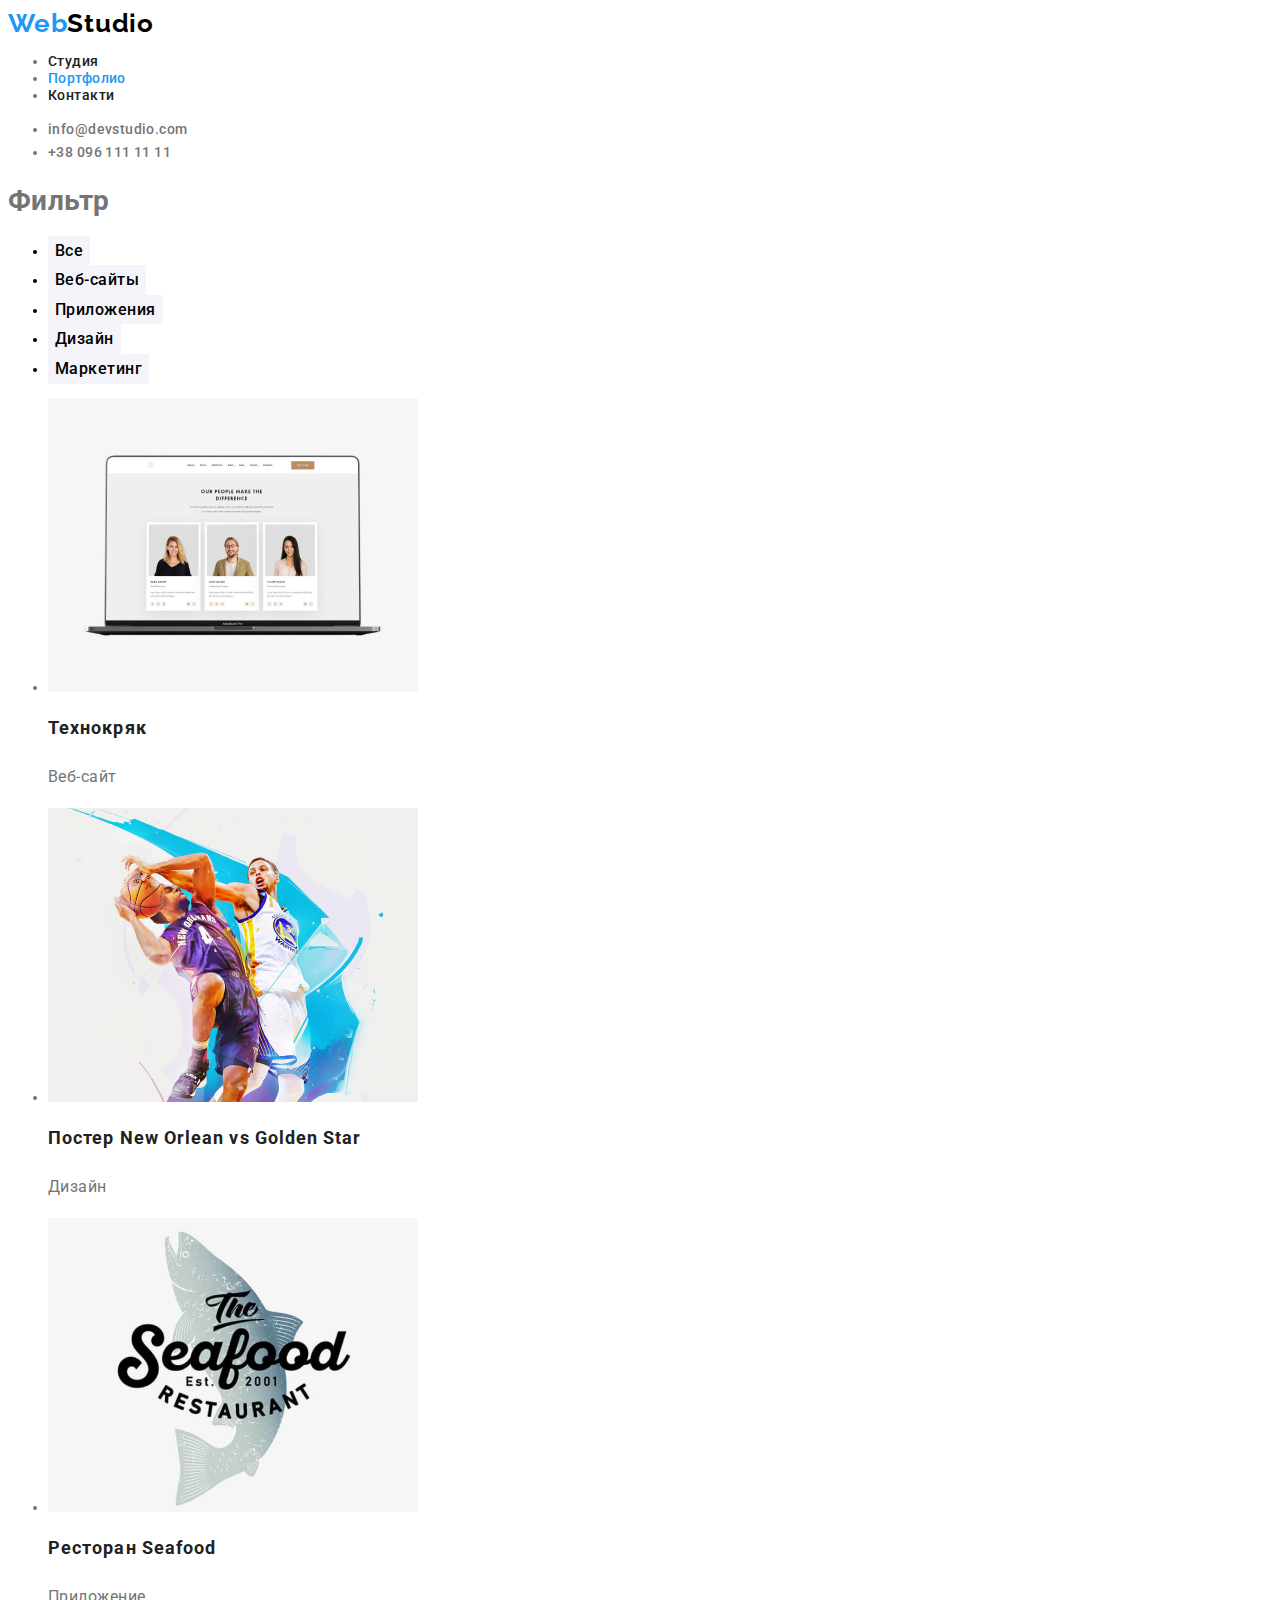
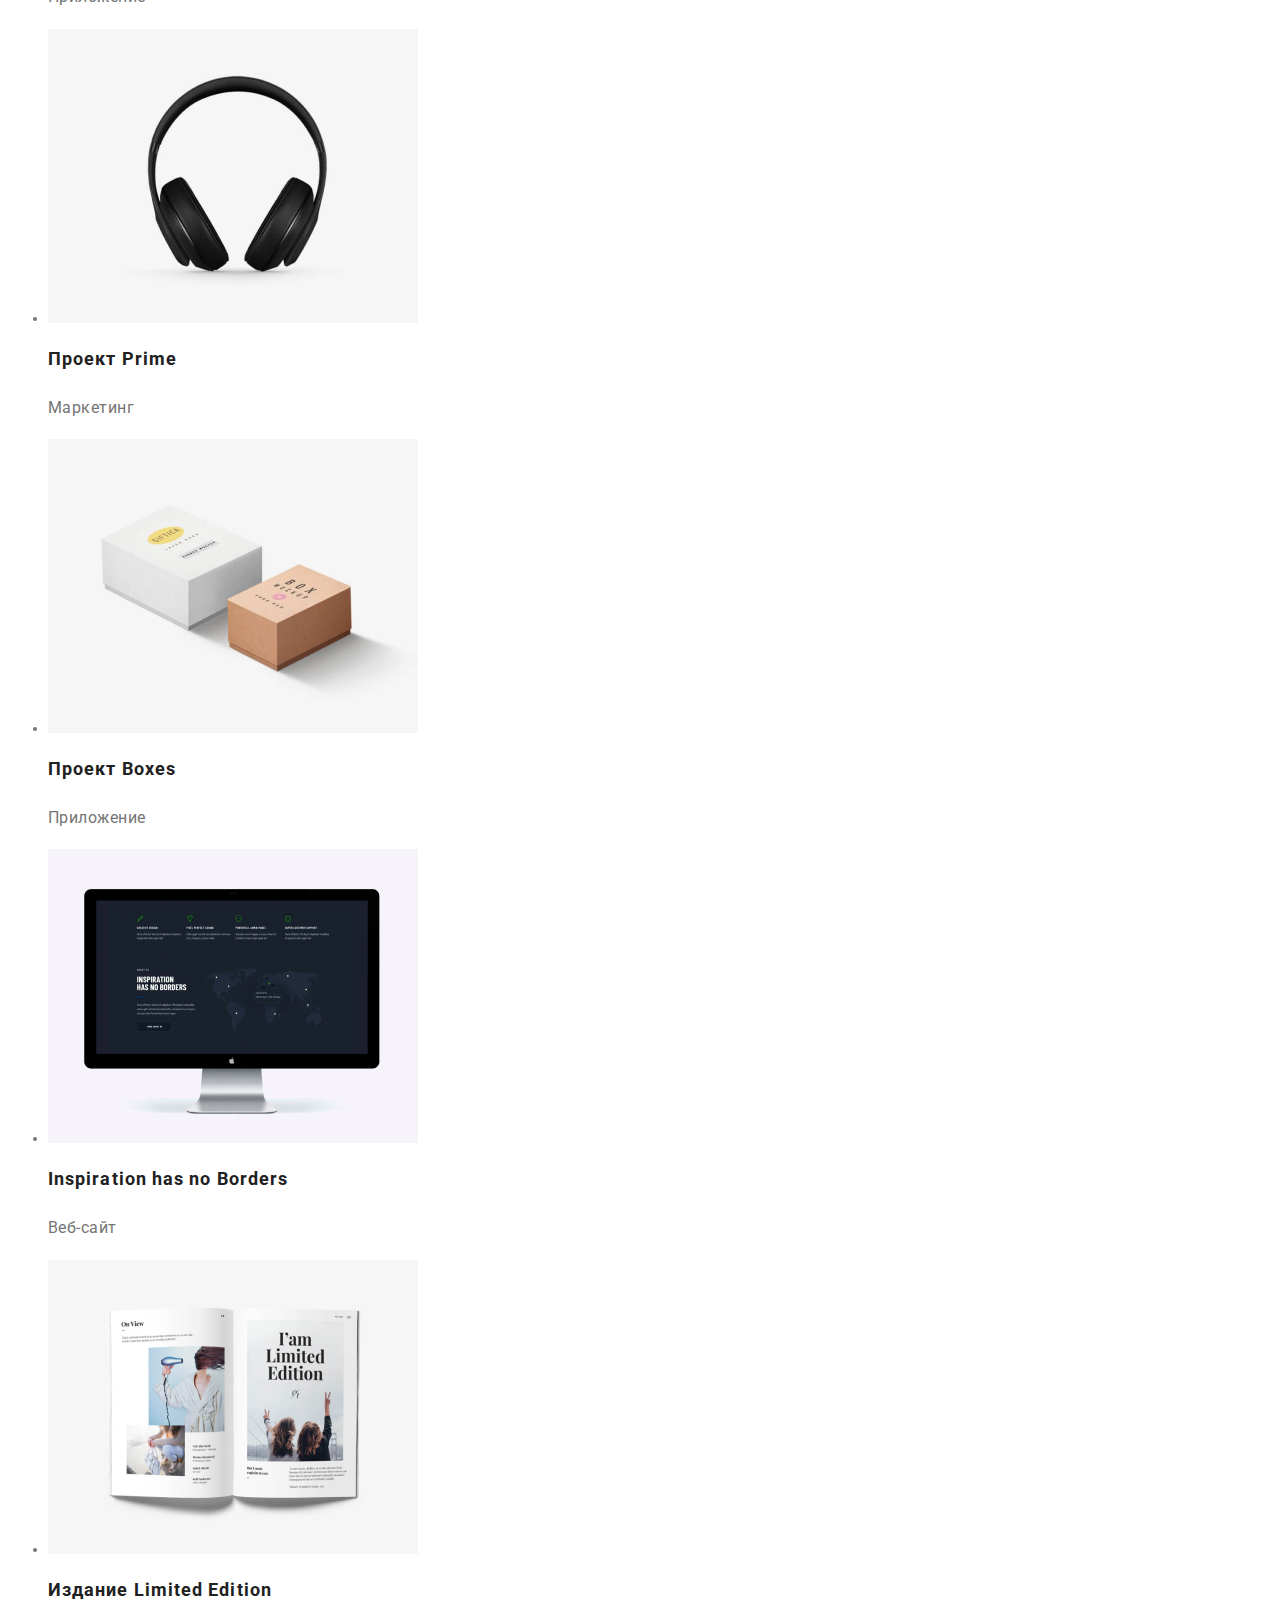
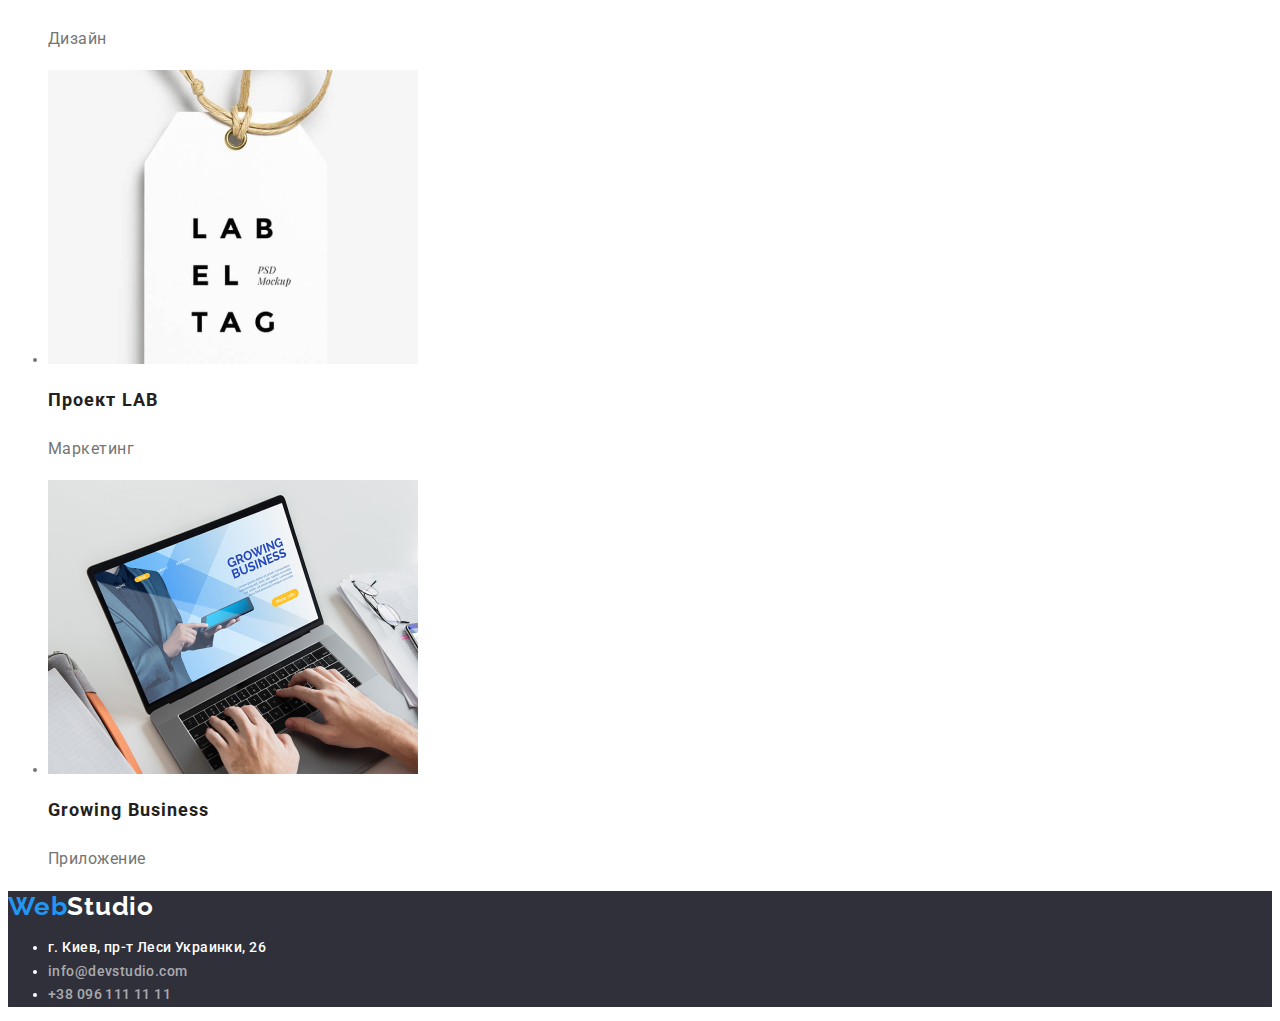
==== portfolio.html @ e0ca7a6c "Перенесены данные" ====
<!DOCTYPE html>
<html lang="ru">
  <head>
    <meta charset="UTF-8" />
    <meta http-equiv="X-UA-Compatible" content="IE=edge" />
    <meta name="viewport" content="width=device-width, initial-scale=1.0" />
    <link rel="preconnect" href="https://fonts.googleapis.com" />
    <link rel="preconnect" href="https://fonts.gstatic.com" crossorigin />
    <link
      href="https://fonts.googleapis.com/css2?family=Roboto:wght@400;500;700;900&display=swap"
      rel="stylesheet"
    />
    <link rel="preconnect" href="https://fonts.googleapis.com" />
    <link rel="preconnect" href="https://fonts.gstatic.com" crossorigin />
    <link
      href="https://fonts.googleapis.com/css2?family=Raleway:wght@700&display=swap"
      rel="stylesheet"
    />
    <link rel="stylesheet" href="css/slyles.css" />
    <title>Document</title>
  </head>
  <body>
    <header>
      <nav>
        <a class="logo" href="portfolio.html">
          <span class="color-logo">Web</span>Studio</a
        >
        <ul class="navigation">
          <li><a class="list" href="./index.html">Студия</a></li>
          <li><a class="list current" href="./portfolio.html">Портфолио</a></li>
          <li><a class="list" href="#">Контакти</a></li>
        </ul>
      </nav>
      <ul>
        <li>
          <a class="header-list" href="mailto:info@devstudio.com"
            >info@devstudio.com</a
          >
        </li>
        <li>
          <a class="header-list" href="tel:+380961111111">+38 096 111 11 11</a>
        </li>
      </ul>
    </header>
    <main>
      <section>
        <h1>Фильтр</h1>
        <ul class="filter">
          <li><button class="button" type="button">Все</button></li>
          <li><button class="button" type="button">Веб-сайты</button></li>
          <li><button class="button" type="button">Приложения</button></li>
          <li><button class="button" type="button">Дизайн</button></li>
          <li><button class="button" type="button">Маркетинг</button></li>
        </ul>
        <ul>
          <li>
            <img
              src="images/img5.jpg"
              alt="Пример техноякоря"
              width="370"
              height="294"
            />
            <h2 class="product">Технокряк</h2>
            <p class="type">Веб-сайт</p>
          </li>
          <li>
            <img
              src="images/img6.jpg"
              alt="Постер New Orlean vs Golden Star"
              width="370"
              height="294"
            />
            <h2 class="product">Постер New Orlean vs Golden Star</h2>
            <p class="type">Дизайн</p>
          </li>
          <li>
            <img
              src="images/img7.jpg"
              alt="Ресторан Seafood"
              width="370"
              height="294"
            />
            <h2 class="product">Ресторан Seafood</h2>
            <p class="type">Приложение</p>
          </li>
          <li>
            <img
              src="images/img8.jpg"
              alt="Проект Prime"
              width="370"
              height="294"
            />
            <h2 class="product">Проект Prime</h2>
            <p class="type">Маркетинг</p>
          </li>
          <li>
            <img
              src="images/img9.jpg"
              alt="Проект Boxes"
              width="370"
              height="294"
            />
            <h2 class="product">Проект Boxes</h2>
            <p class="type">Приложение</p>
          </li>
          <li>
            <img
              src="images/img10.jpg"
              alt="Inspiration has no Borders"
              width="370"
              height="294"
            />
            <h2 class="product">Inspiration has no Borders</h2>
            <p class="type">Веб-сайт</p>
          </li>
          <li>
            <img
              src="images/img11.jpg"
              alt="Издание Limited Edition"
              width="370"
              height="294"
            />
            <h2 class="product">Издание Limited Edition</h2>
            <p class="type">Дизайн</p>
          </li>
          <li>
            <img
              src="images/img12.jpg"
              alt="Проект LAB"
              width="370"
              height="294"
            />
            <h2 class="product">Проект LAB</h2>
            <p class="type">Маркетинг</p>
          </li>
          <li>
            <img
              src="images/img13.jpg"
              alt="Growing Business"
              width="370"
              height="294"
            />
            <h2 class="product">Growing Business</h2>
            <p class="type">Приложение</p>
          </li>
        </ul>
      </section>
    </main>
    <footer class="fotter">
      <a class="logo-fotter" href="portfolio.html">
        <span class="color-logo-fotter">Web</span>Studio</a
      >
      <address>
        <ul class="navigation">
          <li>
            <a class="contact-list" href="#">
              <span class="map">г. Киев, пр-т Леси Украинки, 26</span></a
            >
          </li>
          <li>
            <a class="contact-list" href="mailto:info@devstudio.com "
              >info@devstudio.com</a
            >
          </li>
          <li>
            <a class="contact-list" href="tel:+380961111111"
              >+38 096 111 11 11</a
            >
          </li>
        </ul>
      </address>
    </footer>
  </body>
</html>
---- css/slyles.css ----
:root {
    --color-choice:#2F303A;
    --color-main:#FFFFFF;
    --color-blue:#2196F3;
    --color-footer:#2F303A;
    --fotter-list:#FFFFFF;
    --header-list:#212121;
    --color-text:#757575;
    --color-logo:#000000;
    --color-fotter-contact:rgba(255, 255, 255, 0.6);
    --color-button:#F5F4FA;
}

body {
    font-family: Roboto, sans-serif;
    color: var(--color-text);
    background-color: var(--color-main);
    font-size: 14px;
    letter-spacing: 0.03em;

}
.choice {
    background-color: var(--color-choice);
}
.header {
    font-weight: 900;
    font-size: 44px;
    line-height: 1.4;
    color: var(--color-main);
    text-transform: uppercase;
    letter-spacing: 0.06em;
}

.logo {
    font-family: 'Raleway', sans-serif;
    font-weight: 700;
    font-size: 26px;
    text-decoration: none;
    line-height: 1.2;
    letter-spacing: 0.03em;
    color: var(--color-logo);
}
.color-logo {
    color: var(--color-blue);
    text-decoration: none;
}
.logo-fotter {
    font-family: 'Raleway', sans-serif;
    font-weight: 700;
    font-size: 26px;
    text-decoration: none;
    line-height: 1.2;
    letter-spacing: 0.03em;
    color: var(--color-main);
}
.color-logo-fotter {
    color: var(--color-blue);
    text-decoration: none;
}
.navigation {
    font-weight: 500;
    font-size: 14px;
    line-height: 1.2;
}

.list {
    color: var(--header-list);
    text-decoration: none;
}
.list:hover {
    color: var(--color-blue);
    }
.list:focus {
    color: var(--color-main);
}
.current ,.list:hover ,.list:focus {
    color: var(--color-blue);
}

.header-list {
    color: var(--color-text);
    font-weight: 500;
    font-size: 14px;
    line-height: 1.7;
    text-decoration: none;
    letter-spacing: 0.03em;
}
.header-list:hover {
    color: var(--color-blue);
}
.header-list:focus {
    color: var(--fotter-list);
}

.action {
    font-size: 14px;
    line-height: 1.2;
    text-transform: uppercase;
    color: var(--header-list);
    letter-spacing: 0.03em;
}
.description {
    font-size: 14px;
    line-height: 1.7;
    color: var(--color-text);
    letter-spacing: 0.03em;
}
.about {
    font-weight: 700;
    font-size: 36px;
    line-height: 1.2;
    color: var(--header-list);
    letter-spacing: 0.03em;
}
.team {
        font-weight: 700;
        font-size: 36px;
        line-height: 1.2;
        color: var(--header-list);
        letter-spacing: 0.03em;
}
.person {
    font-weight: 500;
    font-size: 16px;
    line-height: 1.2;
    color: var(--header-list);
    letter-spacing: 0.03em;
}
.speciality {
    font-family: 'Roboto', sans-serif;
        font-size: 16px;
        line-height: 1.2;
        color: var(--color-text);
        letter-spacing: 0.03em;
}
.product {
    font-family: 'Roboto', sans-serif;
    font-weight: 700;
    font-size: 18px;
    line-height: 2;
    color: var(--header-list);
    letter-spacing: 0.06em;
}
.type {
    font-family: 'Roboto', sans-serif;
        font-size: 16px;
        line-height: 1.9;
        color: var(--color-text);
        letter-spacing: 0.03em;
}
.button {
    color: var(--color-logo);
    background-color: var(--color-button);
    border: 1px solid transparent;
    cursor: pointer;
    font-family: 'Roboto', sans-serif;
    font-style: normal;
    font-weight: 500;
    font-size: 16px;
    line-height: 1.6;
    letter-spacing: 0.03em;
}
.btn {
    background-color: var(--color-blue);
    border: 1px solid transparent;
    cursor: pointer;
    color: var(--color-main);
    font-family: 'Roboto', sans-serif;
    font-style: normal;
    font-weight: 700;
    font-size: 16px;
    line-height: 1.8;
    letter-spacing: 0.06em;

}
.filter {
    color: var(--color-logo);
    font-family: Roboto, sans-serif;
}
.button:hover {
background-color: var(--color-blue);
color: var(--fotter-list);
}
.button:focus {
color: var(--fotter-list);
background-color: var(--color-blue);
}
.filter .button:active {
color: var(--fotter-list);
background-color: var(--color-blue);
}
.fotter {
    color: var(--fotter-list);
    background-color: var(--color-footer);
}
.contact-list {
    color: var(--color-fotter-contact);
    font-style: normal;
    font-size: 14px;
    line-height: 1.7;
    text-decoration: none;
    letter-spacing: 0.03em;
}
.contact-list:hover { 
    color: var(--color-blue);
}
.contact-list:focus {
color: var(--fotter-list);
}
.map {
    color: var(--color-main);
    font-style: normal;
    font-size: 14px;
    line-height: 1.7;
    letter-spacing: 0.03em;
}
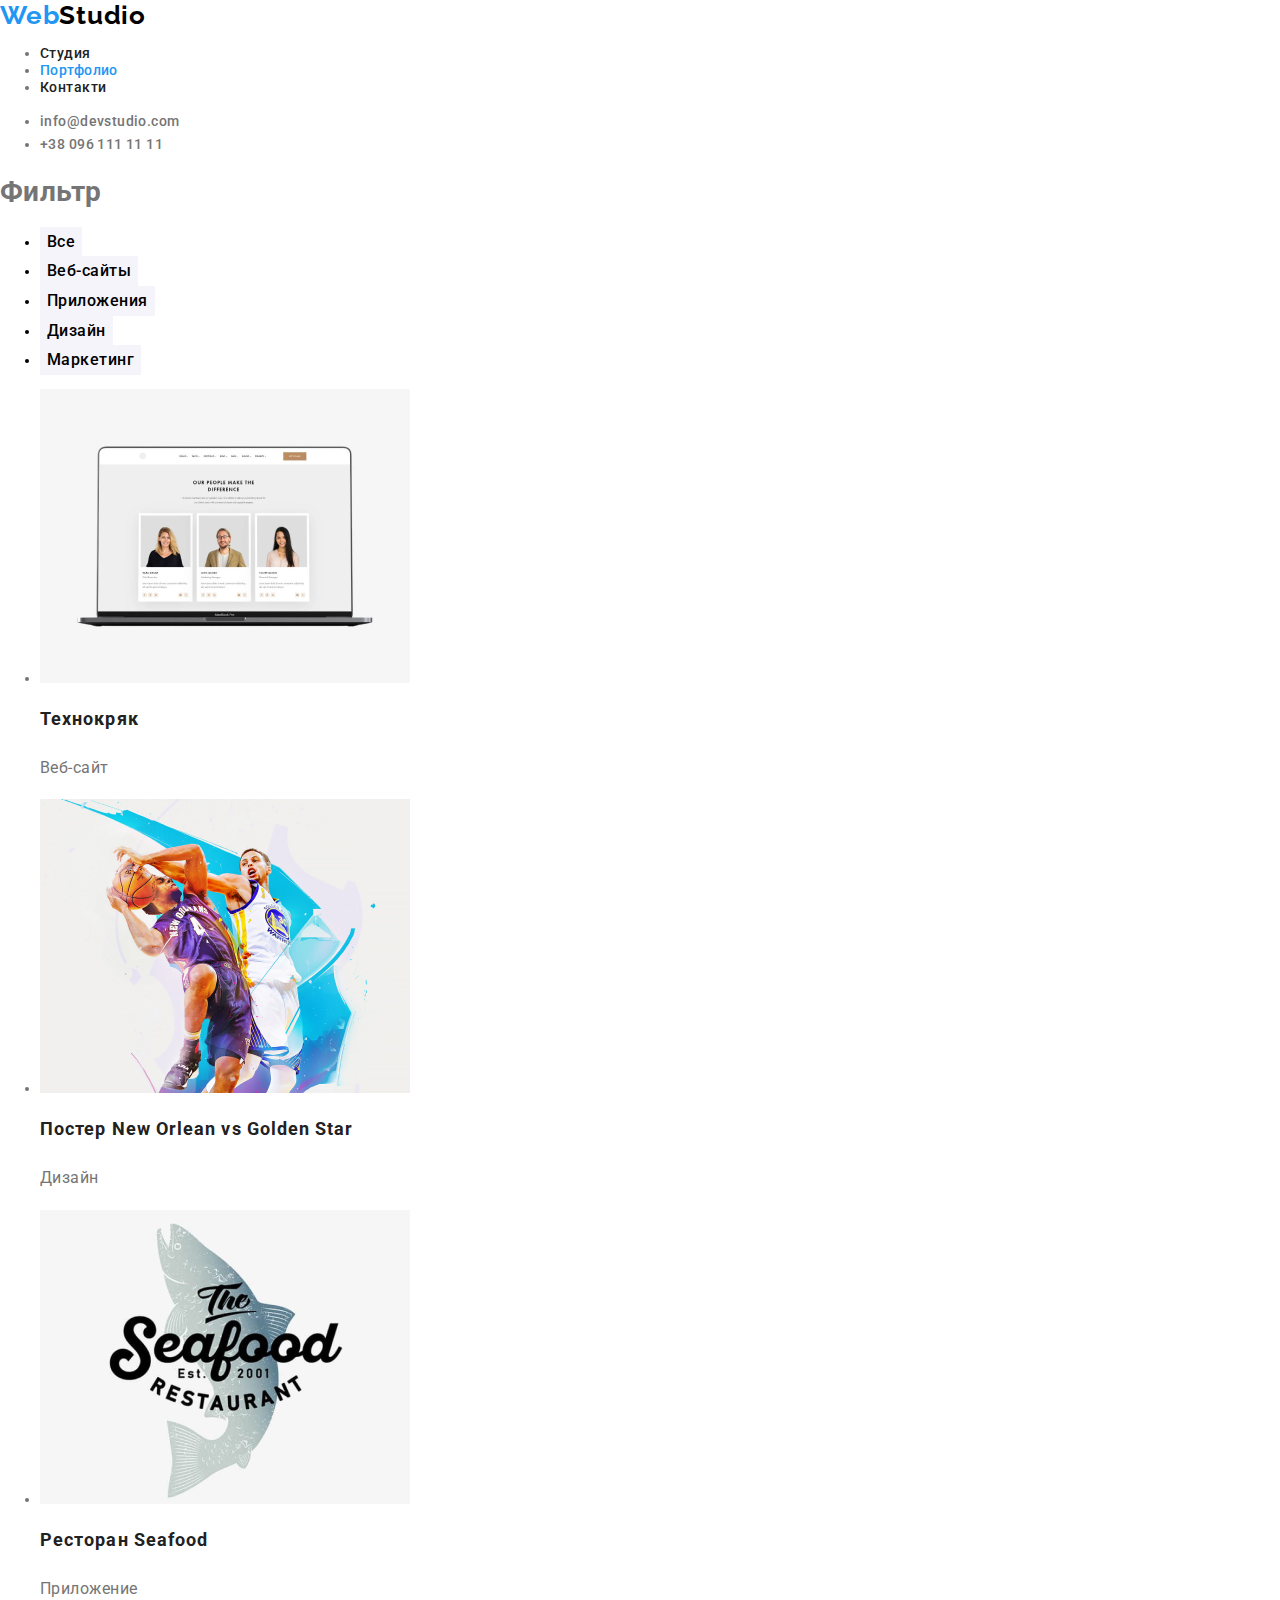
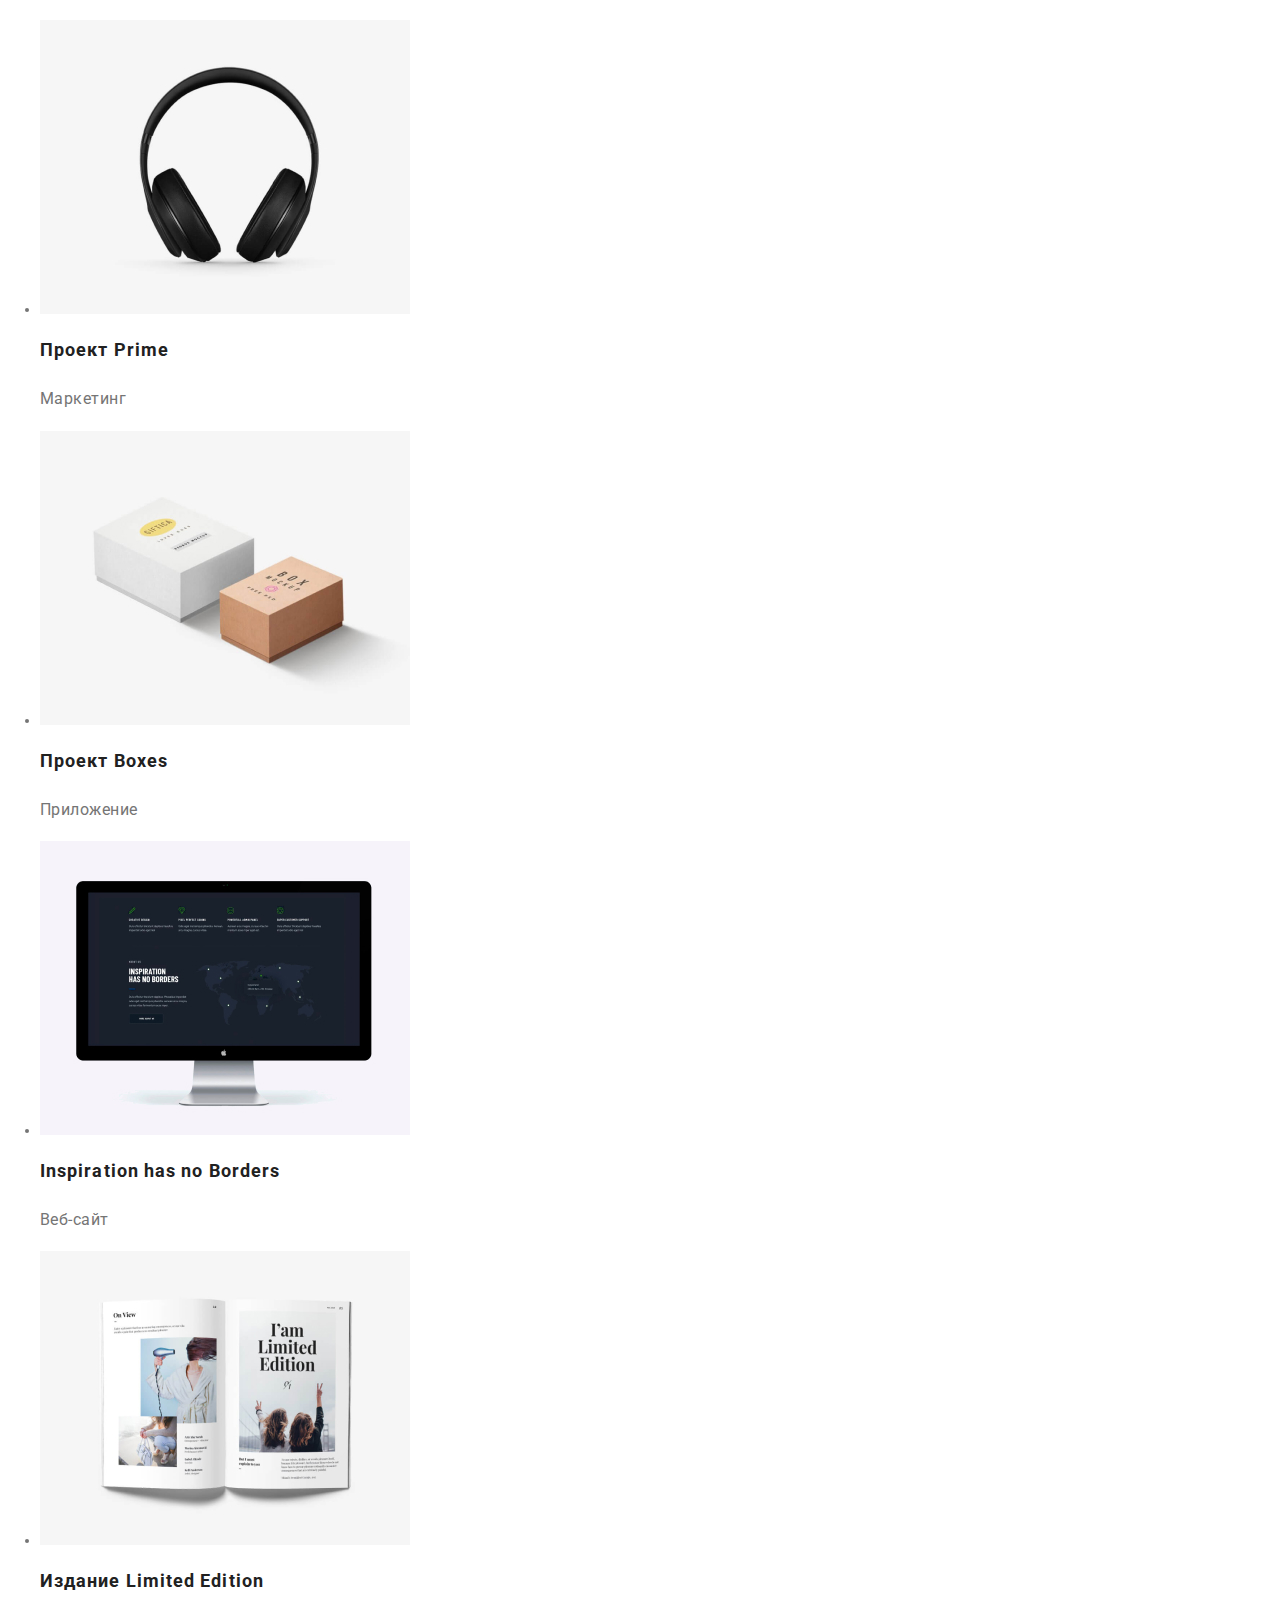
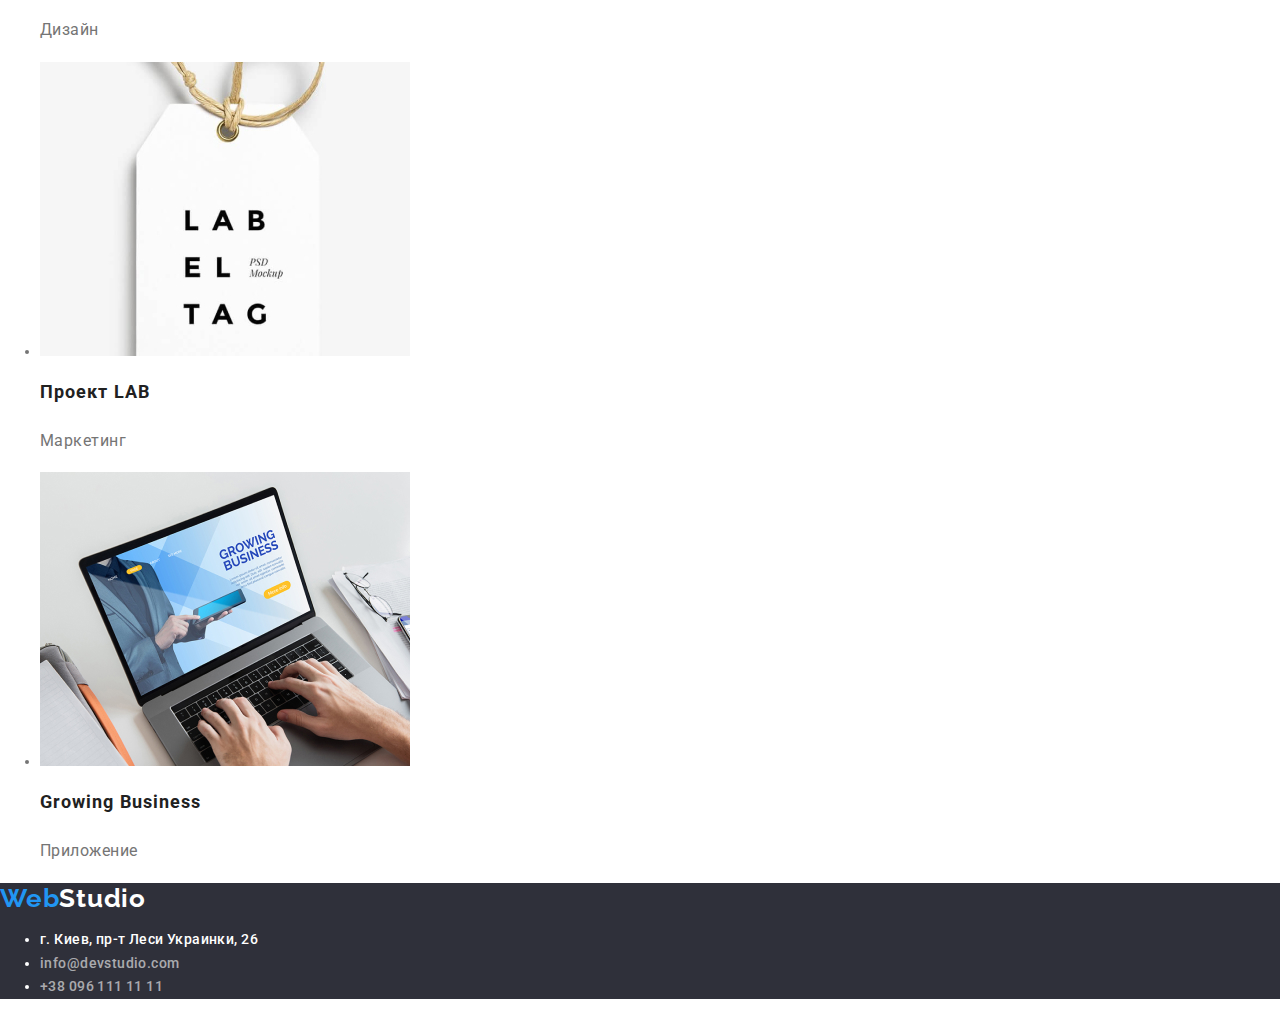
==== commit d98307d6: "Добавлен нормалайз" ====
--- a/portfolio.html
+++ b/portfolio.html
@@ -17,7 +17,12 @@
       rel="stylesheet"
     />
     <link rel="stylesheet" href="css/slyles.css" />
-    <title>Document</title>
+    <link
+      rel="stylesheet"
+      href="https://cdnjs.cloudflare.com/ajax/libs/modern-normalize/1.0.0/modern-normalize.min.css"
+    />
+    <link rel="stylesheet" href="css/slyles.css" />
+    <title>Портфолио</title>
   </head>
   <body>
     <header>
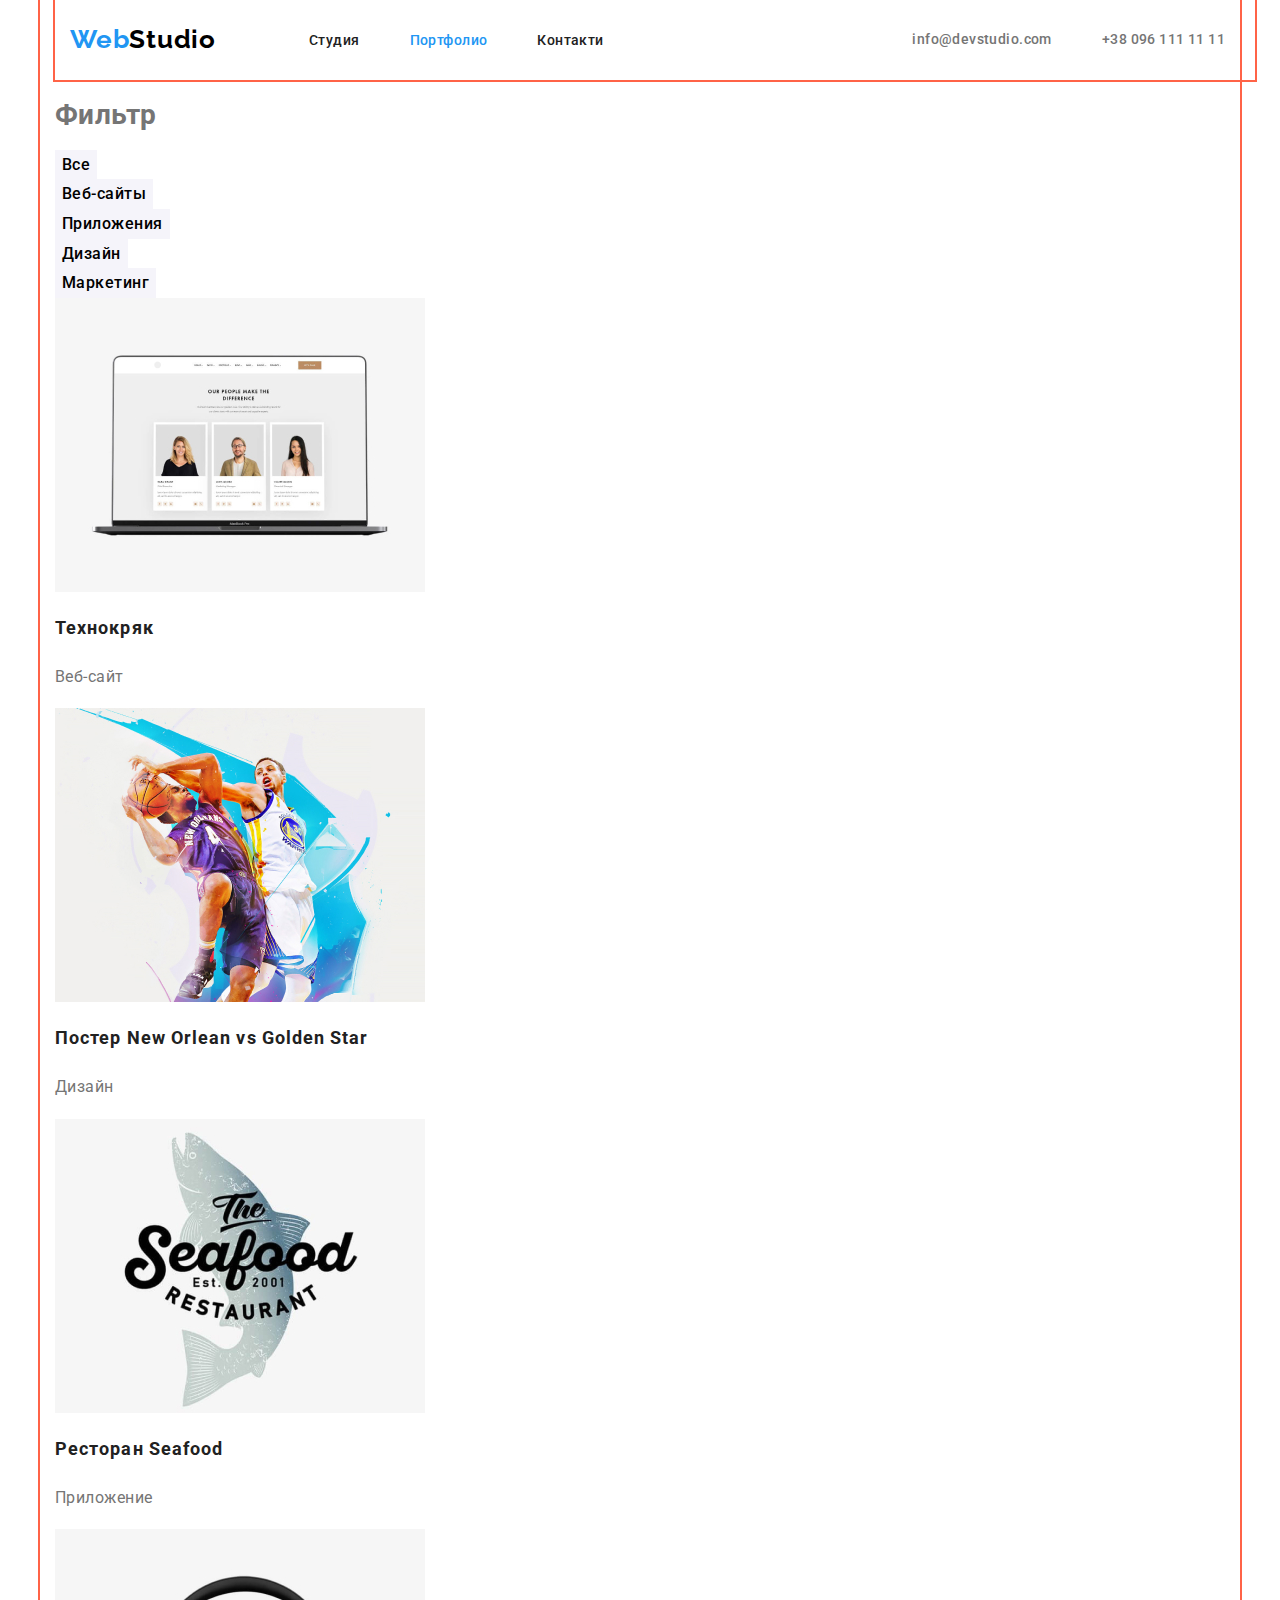
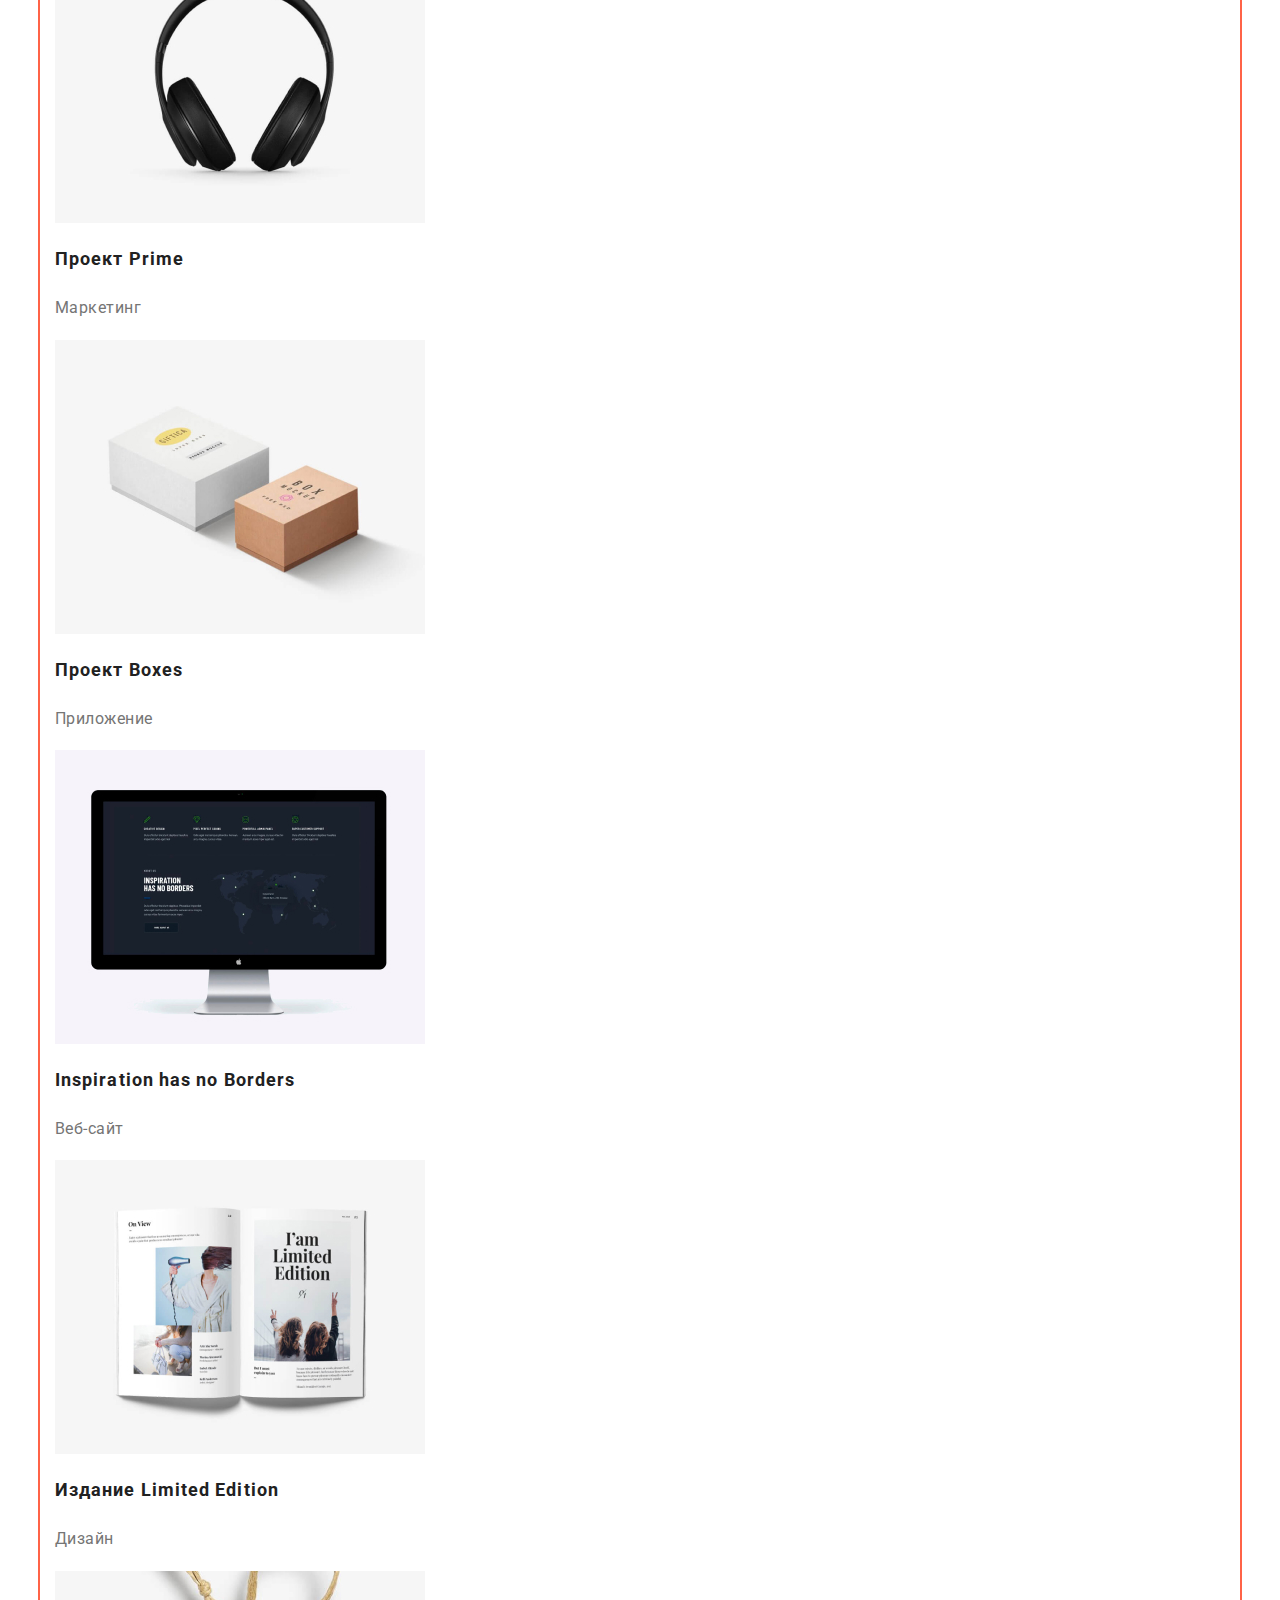
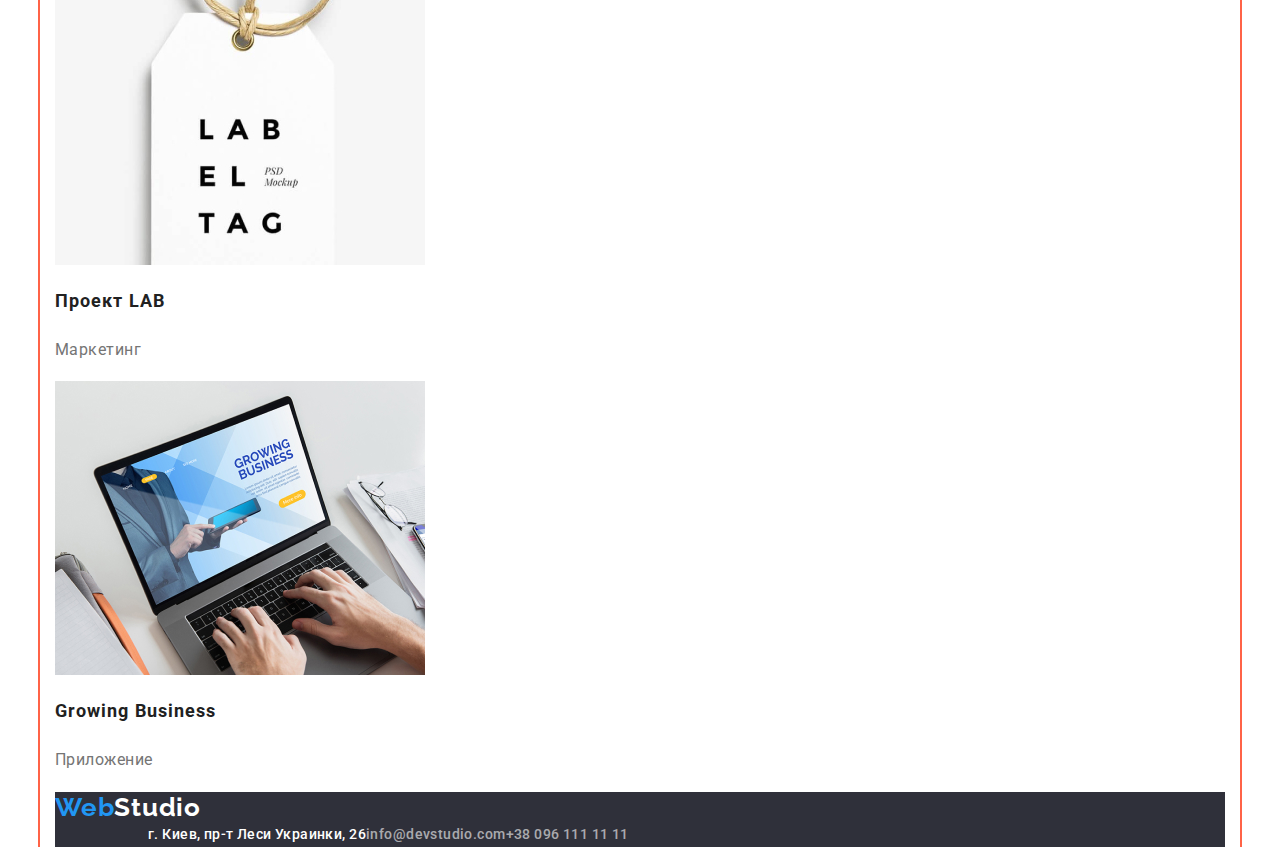
==== commit 907cd739: "добавлена разметка шапки" ====
--- a/portfolio.html
+++ b/portfolio.html
@@ -6,6 +6,11 @@
     <meta name="viewport" content="width=device-width, initial-scale=1.0" />
     <link rel="preconnect" href="https://fonts.googleapis.com" />
     <link rel="preconnect" href="https://fonts.gstatic.com" crossorigin />
+    <link
+      rel="stylesheet"
+      href="https://cdnjs.cloudflare.com/ajax/libs/modern-normalize/1.0.0/modern-normalize.min.css"
+    />
+    <link rel="stylesheet" href="css/slyles.css" />
     <link
       href="https://fonts.googleapis.com/css2?family=Roboto:wght@400;500;700;900&display=swap"
       rel="stylesheet"
@@ -17,35 +22,36 @@
       rel="stylesheet"
     />
     <link rel="stylesheet" href="css/slyles.css" />
-    <link
-      rel="stylesheet"
-      href="https://cdnjs.cloudflare.com/ajax/libs/modern-normalize/1.0.0/modern-normalize.min.css"
-    />
-    <link rel="stylesheet" href="css/slyles.css" />
     <title>Портфолио</title>
   </head>
-  <body>
-    <header>
-      <nav>
-        <a class="logo" href="portfolio.html">
-          <span class="color-logo">Web</span>Studio</a
-        >
-        <ul class="navigation">
-          <li><a class="list" href="./index.html">Студия</a></li>
-          <li><a class="list current" href="./portfolio.html">Портфолио</a></li>
-          <li><a class="list" href="#">Контакти</a></li>
+  <body class="container body-container">
+    <header class="nav">
+      <div class="container nav-container">
+        <nav class="head-nav">
+          <a class="logo" href="portfolio.html">
+            <span class="color-logo">Web</span>Studio
+          </a>
+          <ul class="navigation">
+            <li class="item"><a class="list" href="./index.html">Студия</a></li>
+            <li class="item">
+              <a class="list current" href="./portfolio.html">Портфолио</a>
+            </li>
+            <li class="item"><a class="list" href="#">Контакти</a></li>
+          </ul>
+        </nav>
+        <ul class="contacts">
+          <li class="item">
+            <a class="header-list" href="mailto:info@devstudio.com"
+              >info@devstudio.com</a
+            >
+          </li>
+          <li class="item">
+            <a class="header-list" href="tel:+380961111111"
+              >+38 096 111 11 11</a
+            >
+          </li>
         </ul>
-      </nav>
-      <ul>
-        <li>
-          <a class="header-list" href="mailto:info@devstudio.com"
-            >info@devstudio.com</a
-          >
-        </li>
-        <li>
-          <a class="header-list" href="tel:+380961111111">+38 096 111 11 11</a>
-        </li>
-      </ul>
+      </div>
     </header>
     <main>
       <section>
--- a/css/slyles.css
+++ b/css/slyles.css
@@ -19,6 +19,68 @@
     letter-spacing: 0.03em;
 
 }
+
+ul {
+    margin: 0;
+    padding: 0;
+    list-style-type: none;
+}
+.container {
+    width: 1200px;
+    margin-left: auto;
+    margin-right: auto;
+    padding-left: 15px;
+    padding-right: 15px;
+    outline: 2px solid tomato;
+}
+/*--.section {
+    padding-top: 96px;
+    padding-bottom: 96px;
+}--*/
+/*--Навигация--*/
+.nav {
+    border-bottom: 2px;
+}
+.nav-container {
+    display: flex;
+    align-items: center;
+}
+.navigation {
+    display: flex;
+    margin: 0;
+    margin-left: 93px;
+    padding: 0;
+    align-items: center;
+    }
+.head-nav {
+    display: flex;
+    margin: 0;
+}
+.head-nav .logo {
+    padding-top: 24px;
+    padding-bottom: 25px;
+}
+.head-nav .item + .item {
+    margin-left: 50px;
+}
+.contacts .item + .item {
+    margin-left: 50px;
+}
+.contacts {
+  display: flex;
+  margin: 0;
+  margin-left: auto;
+  padding: 0;
+  padding-left: 15px;
+  padding-right: 15px
+}
+/*--Секции--*/
+.section {
+    display: flex;
+    padding-top: 94px;
+    padding-bottom: 94px;
+}
+
 .choice {
     background-color: var(--color-choice);
 }
@@ -89,9 +151,8 @@
     color: var(--color-blue);
 }
 .header-list:focus {
-    color: var(--fotter-list);
-}
-
+    color: var(--color-blue);
+}
 .action {
     font-size: 14px;
     line-height: 1.2;
--- a/css/slyles.css
+++ b/css/slyles.css
@@ -19,6 +19,68 @@
     letter-spacing: 0.03em;
 
 }
+
+ul {
+    margin: 0;
+    padding: 0;
+    list-style-type: none;
+}
+.container {
+    width: 1200px;
+    margin-left: auto;
+    margin-right: auto;
+    padding-left: 15px;
+    padding-right: 15px;
+    outline: 2px solid tomato;
+}
+/*--.section {
+    padding-top: 96px;
+    padding-bottom: 96px;
+}--*/
+/*--Навигация--*/
+.nav {
+    border-bottom: 2px;
+}
+.nav-container {
+    display: flex;
+    align-items: center;
+}
+.navigation {
+    display: flex;
+    margin: 0;
+    margin-left: 93px;
+    padding: 0;
+    align-items: center;
+    }
+.head-nav {
+    display: flex;
+    margin: 0;
+}
+.head-nav .logo {
+    padding-top: 24px;
+    padding-bottom: 25px;
+}
+.head-nav .item + .item {
+    margin-left: 50px;
+}
+.contacts .item + .item {
+    margin-left: 50px;
+}
+.contacts {
+  display: flex;
+  margin: 0;
+  margin-left: auto;
+  padding: 0;
+  padding-left: 15px;
+  padding-right: 15px
+}
+/*--Секции--*/
+.section {
+    display: flex;
+    padding-top: 94px;
+    padding-bottom: 94px;
+}
+
 .choice {
     background-color: var(--color-choice);
 }
@@ -89,9 +151,8 @@
     color: var(--color-blue);
 }
 .header-list:focus {
-    color: var(--fotter-list);
-}
-
+    color: var(--color-blue);
+}
 .action {
     font-size: 14px;
     line-height: 1.2;
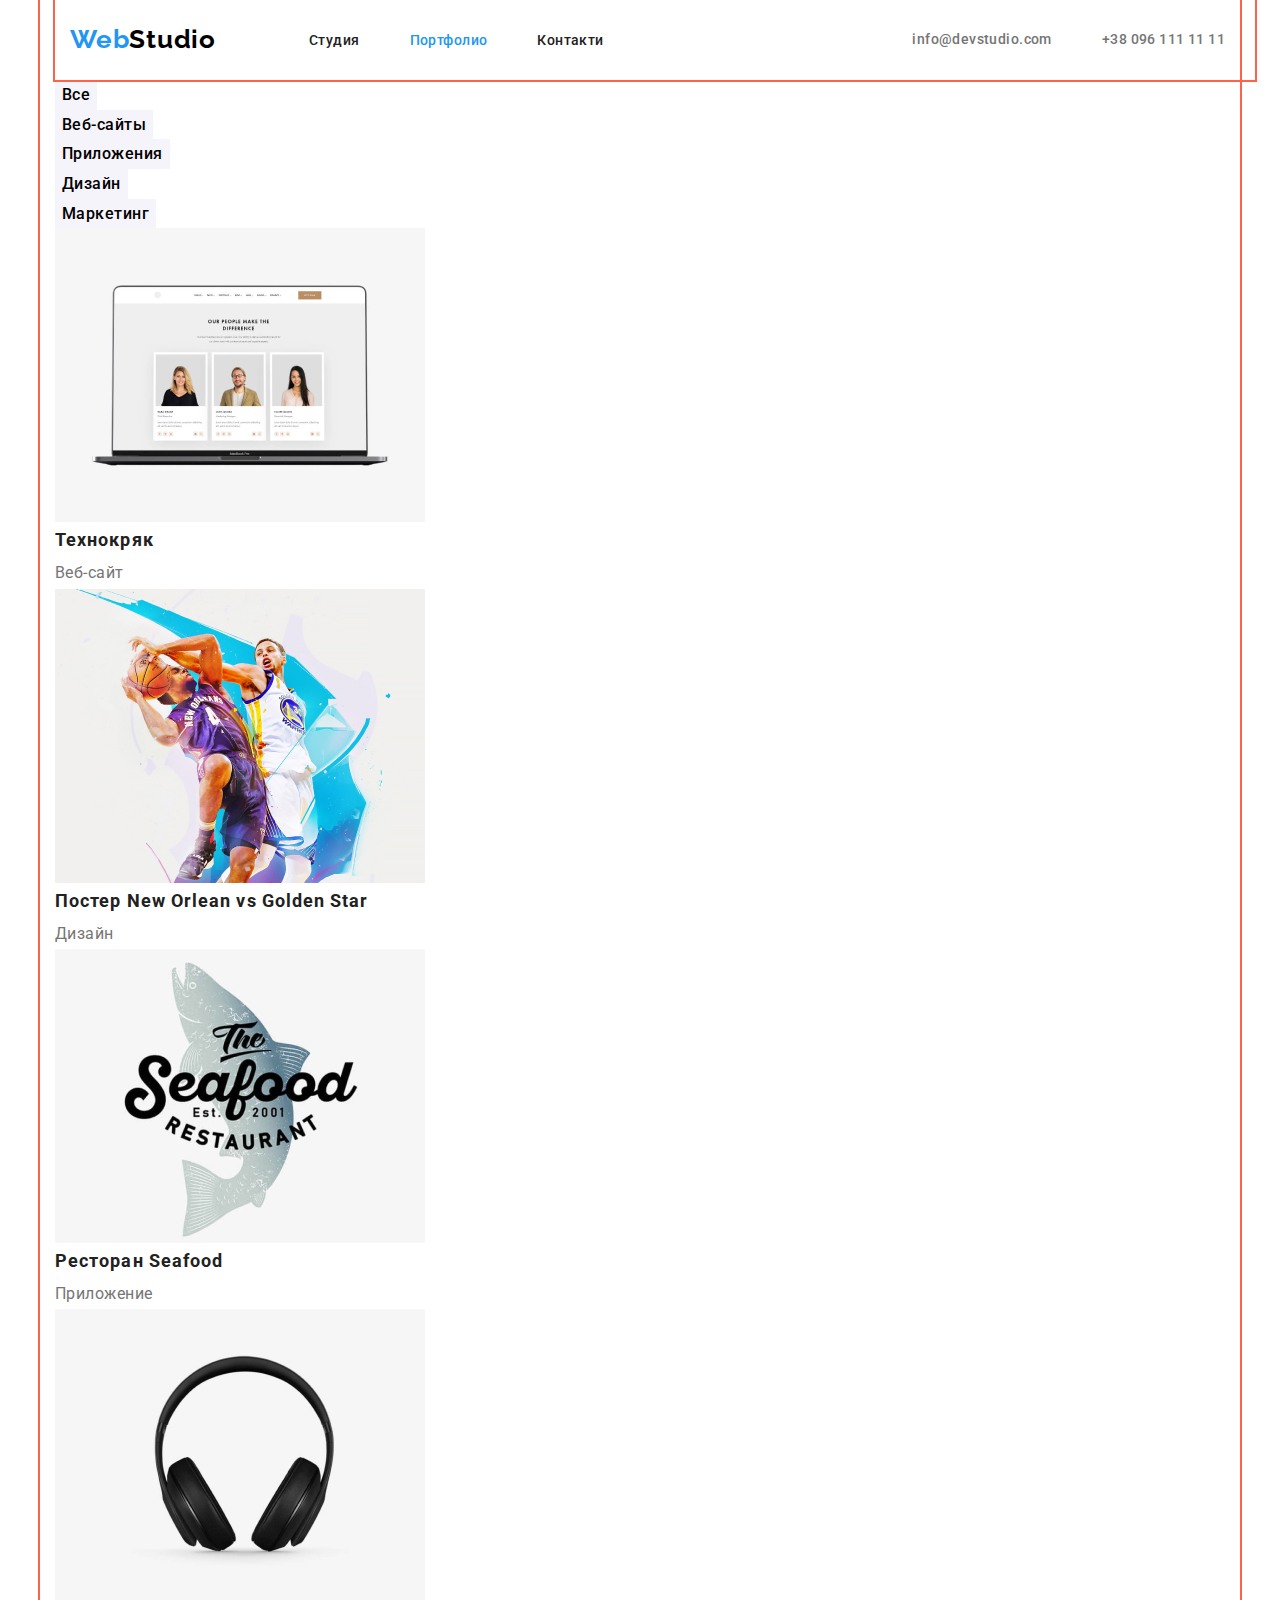
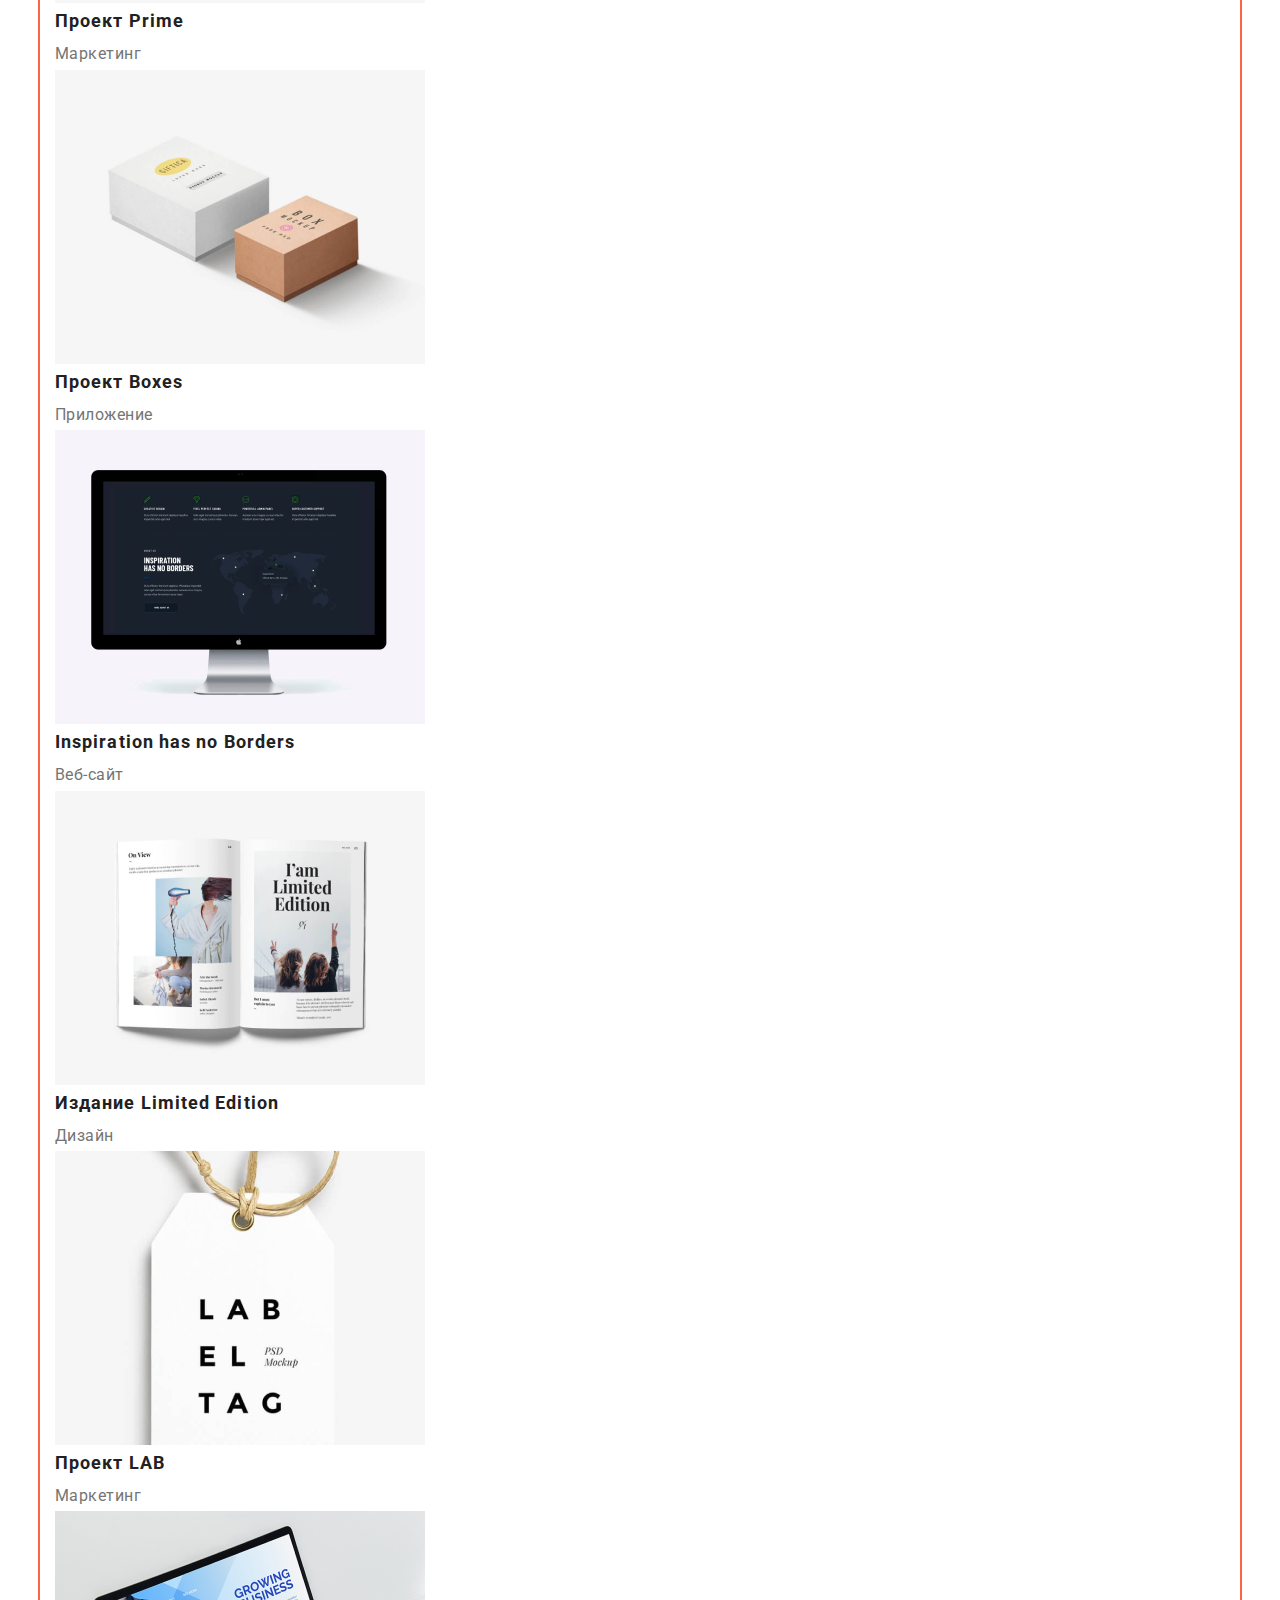
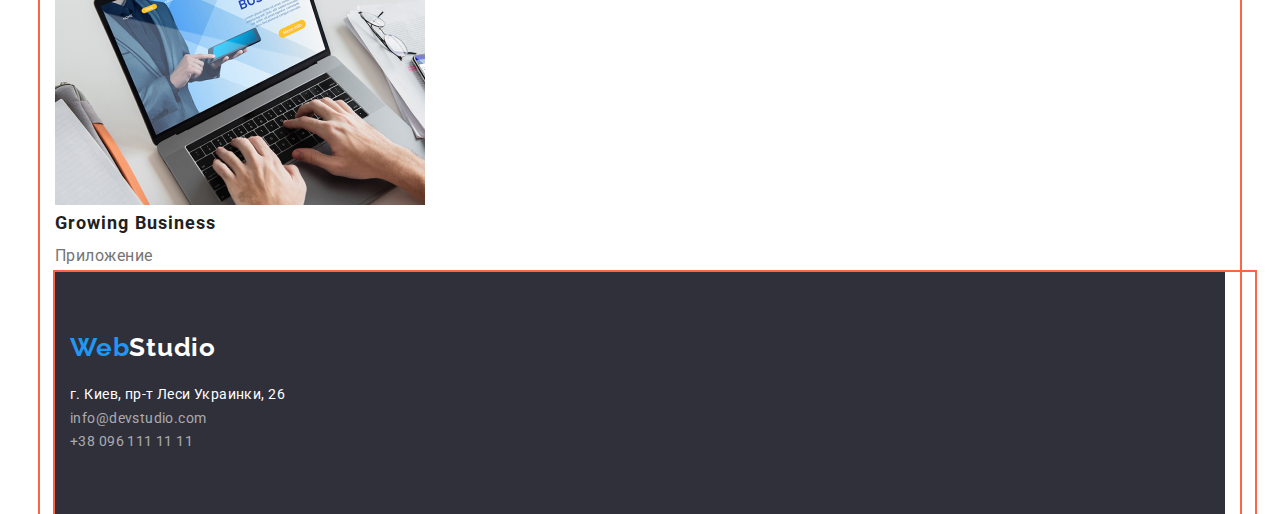
==== commit b39b6fa1: "Видоизменены карточки на html,  футтер" ====
--- a/portfolio.html
+++ b/portfolio.html
@@ -55,7 +55,7 @@
     </header>
     <main>
       <section>
-        <h1>Фильтр</h1>
+        <h1 class="visually-hidden">Фильтр</h1>
         <ul class="filter">
           <li><button class="button" type="button">Все</button></li>
           <li><button class="button" type="button">Веб-сайты</button></li>
@@ -157,29 +157,35 @@
         </ul>
       </section>
     </main>
-    <footer class="fotter">
-      <a class="logo-fotter" href="portfolio.html">
-        <span class="color-logo-fotter">Web</span>Studio</a
-      >
-      <address>
-        <ul class="navigation">
-          <li>
-            <a class="contact-list" href="#">
-              <span class="map">г. Киев, пр-т Леси Украинки, 26</span></a
-            >
-          </li>
-          <li>
-            <a class="contact-list" href="mailto:info@devstudio.com "
-              >info@devstudio.com</a
-            >
-          </li>
-          <li>
-            <a class="contact-list" href="tel:+380961111111"
-              >+38 096 111 11 11</a
-            >
-          </li>
-        </ul>
-      </address>
+    <footer class="footer">
+      <div class="container footer-container">
+        <div class="logo-thumb">
+          <a class="logo-fotter" href="portfolio.html">
+            <span class="color-logo-fotter">Web</span>Studio</a
+          >
+        </div>
+        <address>
+          <div class="address-footer">
+            <ul>
+              <li>
+                <a class="contact-list" href="#"
+                  ><span class="map">г. Киев, пр-т Леси Украинки, 26</span></a
+                >
+              </li>
+              <li>
+                <a class="contact-list" href="mailto:info@devstudio.com "
+                  >info@devstudio.com</a
+                >
+              </li>
+              <li>
+                <a class="contact-list" href="tel:+380961111111"
+                  >+38 096 111 11 11</a
+                >
+              </li>
+            </ul>
+          </div>
+        </address>
+      </div>
     </footer>
   </body>
 </html>
--- a/css/slyles.css
+++ b/css/slyles.css
@@ -9,6 +9,11 @@
     --color-logo:#000000;
     --color-fotter-contact:rgba(255, 255, 255, 0.6);
     --color-button:#F5F4FA;
+    --cardset-gap: 30px;
+    --box-shadow:0px 1px 3px rgba(0, 0, 0, 0.12),
+        0px 1px 1px rgba(0, 0, 0, 0.14),
+        0px 2px 1px rgba(0, 0, 0, 0.2);
+    --box-radius:0px 0px 4px 4px;
 }
 
 body {
@@ -19,12 +24,34 @@
     letter-spacing: 0.03em;
 
 }
-
+h1,
+h2,
+h3,
+ul,
+p,
 ul {
-    margin: 0;
+    margin: 0px;
+    padding: 0px;
+    list-style-type: none;
+}
+
+img {
+    display: block;
+    max-width: 100%;
+}
+.visually-hidden {
+    position: absolute;
+    white-space: nowrap;
+    width: 1px;
+    height: 1px;
+    overflow: hidden;
+    border: 0;
     padding: 0;
-    list-style-type: none;
-}
+    clip: rect(0 0 0 0);
+    clip-path: inset(50%);
+    margin: -1px;
+}
+
 .container {
     width: 1200px;
     margin-left: auto;
@@ -76,14 +103,37 @@
 }
 /*--Секции--*/
 .section {
-    display: flex;
     padding-top: 94px;
     padding-bottom: 94px;
 }
-
-.choice {
+.header-container {
+        width: 1200px;
+        margin-left: auto;
+        margin-right: auto;
+        padding-left: 15px;
+        padding-right: 15px;
+}
+.choice-section {
+    display: block;
+    text-align: center;
+}
+.choice-section {
     background-color: var(--color-choice);
-}
+    margin-bottom: auto;
+    margin-top: auto;
+}
+.main-list {
+    display: flex;
+    flex-wrap: wrap;
+}
+.item-list {
+    width: 270px;
+    margin-right: 30px;
+}
+.item-list:nth-child(4n){
+    margin-right: 0;
+}
+
 .header {
     font-weight: 900;
     font-size: 44px;
@@ -91,6 +141,64 @@
     color: var(--color-main);
     text-transform: uppercase;
     letter-spacing: 0.06em;
+    margin-bottom: 30px;
+}
+.img-box {
+    display: flex;
+    flex-wrap:wrap;
+}
+.img {
+    width: 370px;
+    margin-right: 30px;
+}
+.img:nth-child(3n) {
+    margin-right: 0;
+}
+
+
+.team-container {
+    display: flex;
+    flex-wrap: wrap;
+    text-align: center;
+
+}
+
+.title-team {
+    display: flex;
+    flex-wrap: wrap;
+    margin-left: calc( -1 * var(--cardset-gap));
+}
+
+ .title-team > .img-team {
+    flex-basis: calc(100%/4 - var(--cardset-gap));
+    margin-left: var(--cardset-gap);
+    margin-top: 50px;
+    background-color: #FFFFFF;
+}
+
+.card {
+    box-shadow: var(--box-shadow);
+    border-radius: var(--box-radius);
+}
+
+.team-section {
+    padding-top: 94px;
+    padding-bottom: 94px;
+    background-color: var(--color-button);
+}
+.card-content {
+    padding-top: 30px;
+}
+.footer-container {
+    padding-top: 60px;
+    padding-bottom: 60px;
+}
+
+.logo-thumd {
+    padding-top: 60px;
+}
+.address-footer {
+    padding-top: 20px;
 }
 
 .logo {
@@ -172,6 +280,9 @@
     line-height: 1.2;
     color: var(--header-list);
     letter-spacing: 0.03em;
+    display: block;
+    text-align: center;
+    padding-bottom: 50px;
 }
 .team {
         font-weight: 700;
@@ -179,6 +290,9 @@
         line-height: 1.2;
         color: var(--header-list);
         letter-spacing: 0.03em;
+        display: block;
+        text-align: center;
+        margin: auto;
 }
 .person {
     font-weight: 500;
@@ -193,6 +307,7 @@
         line-height: 1.2;
         color: var(--color-text);
         letter-spacing: 0.03em;
+        padding-top: 10px;
 }
 .product {
     font-family: 'Roboto', sans-serif;
@@ -232,7 +347,7 @@
     font-size: 16px;
     line-height: 1.8;
     letter-spacing: 0.06em;
-
+    margin-bottom: 200px;
 }
 .filter {
     color: var(--color-logo);
@@ -250,7 +365,7 @@
 color: var(--fotter-list);
 background-color: var(--color-blue);
 }
-.fotter {
+.footer {
     color: var(--fotter-list);
     background-color: var(--color-footer);
 }
--- a/css/slyles.css
+++ b/css/slyles.css
@@ -9,6 +9,11 @@
     --color-logo:#000000;
     --color-fotter-contact:rgba(255, 255, 255, 0.6);
     --color-button:#F5F4FA;
+    --cardset-gap: 30px;
+    --box-shadow:0px 1px 3px rgba(0, 0, 0, 0.12),
+        0px 1px 1px rgba(0, 0, 0, 0.14),
+        0px 2px 1px rgba(0, 0, 0, 0.2);
+    --box-radius:0px 0px 4px 4px;
 }
 
 body {
@@ -19,12 +24,34 @@
     letter-spacing: 0.03em;
 
 }
-
+h1,
+h2,
+h3,
+ul,
+p,
 ul {
-    margin: 0;
+    margin: 0px;
+    padding: 0px;
+    list-style-type: none;
+}
+
+img {
+    display: block;
+    max-width: 100%;
+}
+.visually-hidden {
+    position: absolute;
+    white-space: nowrap;
+    width: 1px;
+    height: 1px;
+    overflow: hidden;
+    border: 0;
     padding: 0;
-    list-style-type: none;
-}
+    clip: rect(0 0 0 0);
+    clip-path: inset(50%);
+    margin: -1px;
+}
+
 .container {
     width: 1200px;
     margin-left: auto;
@@ -76,14 +103,37 @@
 }
 /*--Секции--*/
 .section {
-    display: flex;
     padding-top: 94px;
     padding-bottom: 94px;
 }
-
-.choice {
+.header-container {
+        width: 1200px;
+        margin-left: auto;
+        margin-right: auto;
+        padding-left: 15px;
+        padding-right: 15px;
+}
+.choice-section {
+    display: block;
+    text-align: center;
+}
+.choice-section {
     background-color: var(--color-choice);
-}
+    margin-bottom: auto;
+    margin-top: auto;
+}
+.main-list {
+    display: flex;
+    flex-wrap: wrap;
+}
+.item-list {
+    width: 270px;
+    margin-right: 30px;
+}
+.item-list:nth-child(4n){
+    margin-right: 0;
+}
+
 .header {
     font-weight: 900;
     font-size: 44px;
@@ -91,6 +141,64 @@
     color: var(--color-main);
     text-transform: uppercase;
     letter-spacing: 0.06em;
+    margin-bottom: 30px;
+}
+.img-box {
+    display: flex;
+    flex-wrap:wrap;
+}
+.img {
+    width: 370px;
+    margin-right: 30px;
+}
+.img:nth-child(3n) {
+    margin-right: 0;
+}
+
+
+.team-container {
+    display: flex;
+    flex-wrap: wrap;
+    text-align: center;
+
+}
+
+.title-team {
+    display: flex;
+    flex-wrap: wrap;
+    margin-left: calc( -1 * var(--cardset-gap));
+}
+
+ .title-team > .img-team {
+    flex-basis: calc(100%/4 - var(--cardset-gap));
+    margin-left: var(--cardset-gap);
+    margin-top: 50px;
+    background-color: #FFFFFF;
+}
+
+.card {
+    box-shadow: var(--box-shadow);
+    border-radius: var(--box-radius);
+}
+
+.team-section {
+    padding-top: 94px;
+    padding-bottom: 94px;
+    background-color: var(--color-button);
+}
+.card-content {
+    padding-top: 30px;
+}
+.footer-container {
+    padding-top: 60px;
+    padding-bottom: 60px;
+}
+
+.logo-thumd {
+    padding-top: 60px;
+}
+.address-footer {
+    padding-top: 20px;
 }
 
 .logo {
@@ -172,6 +280,9 @@
     line-height: 1.2;
     color: var(--header-list);
     letter-spacing: 0.03em;
+    display: block;
+    text-align: center;
+    padding-bottom: 50px;
 }
 .team {
         font-weight: 700;
@@ -179,6 +290,9 @@
         line-height: 1.2;
         color: var(--header-list);
         letter-spacing: 0.03em;
+        display: block;
+        text-align: center;
+        margin: auto;
 }
 .person {
     font-weight: 500;
@@ -193,6 +307,7 @@
         line-height: 1.2;
         color: var(--color-text);
         letter-spacing: 0.03em;
+        padding-top: 10px;
 }
 .product {
     font-family: 'Roboto', sans-serif;
@@ -232,7 +347,7 @@
     font-size: 16px;
     line-height: 1.8;
     letter-spacing: 0.06em;
-
+    margin-bottom: 200px;
 }
 .filter {
     color: var(--color-logo);
@@ -250,7 +365,7 @@
 color: var(--fotter-list);
 background-color: var(--color-blue);
 }
-.fotter {
+.footer {
     color: var(--fotter-list);
     background-color: var(--color-footer);
 }
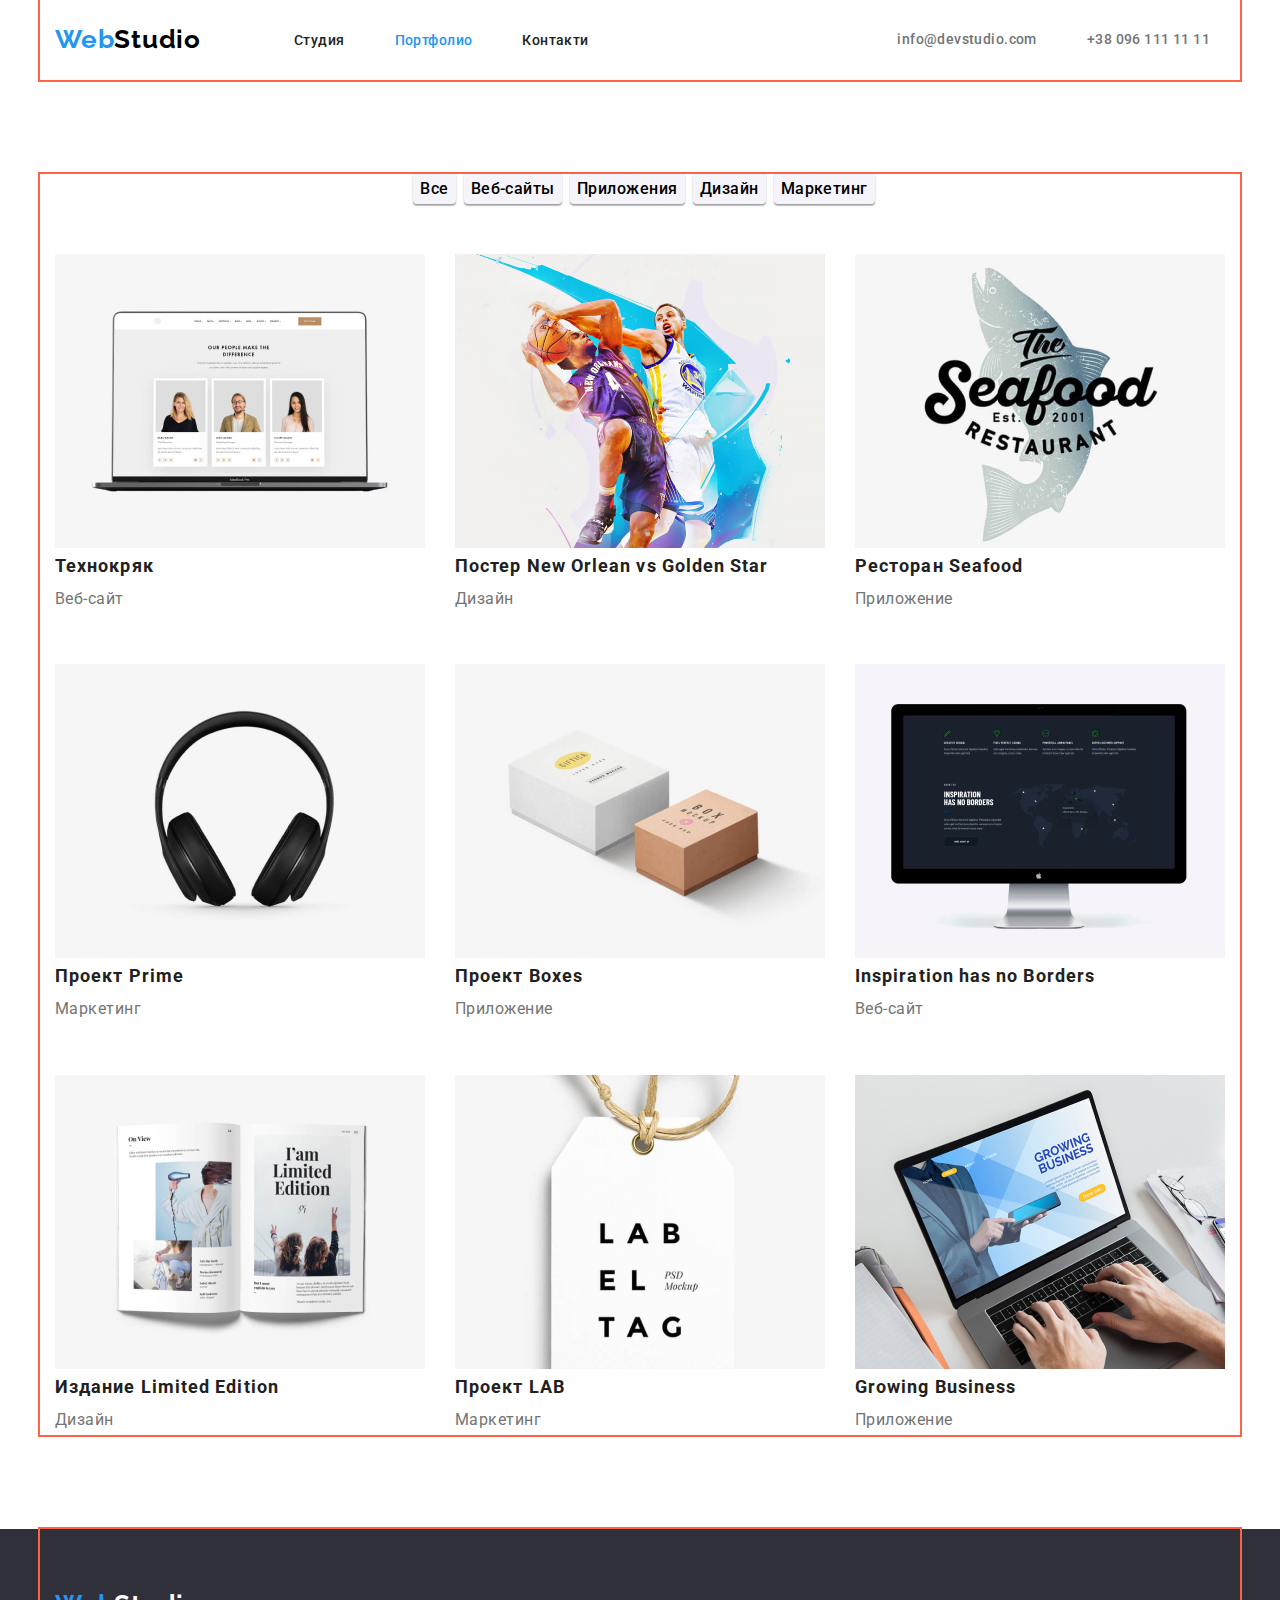
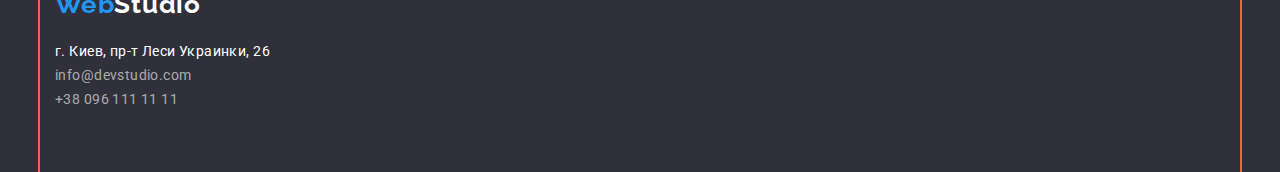
==== commit 0ec69f4c: "добавлена сетка с карточками в портфолио" ====
--- a/portfolio.html
+++ b/portfolio.html
@@ -24,7 +24,7 @@
     <link rel="stylesheet" href="css/slyles.css" />
     <title>Портфолио</title>
   </head>
-  <body class="container body-container">
+  <body>
     <header class="nav">
       <div class="container nav-container">
         <nav class="head-nav">
@@ -54,107 +54,165 @@
       </div>
     </header>
     <main>
-      <section>
+      <section class="section filter-section">
         <h1 class="visually-hidden">Фильтр</h1>
-        <ul class="filter">
-          <li><button class="button" type="button">Все</button></li>
-          <li><button class="button" type="button">Веб-сайты</button></li>
-          <li><button class="button" type="button">Приложения</button></li>
-          <li><button class="button" type="button">Дизайн</button></li>
-          <li><button class="button" type="button">Маркетинг</button></li>
-        </ul>
-        <ul>
-          <li>
-            <img
-              src="images/img5.jpg"
-              alt="Пример техноякоря"
-              width="370"
-              height="294"
-            />
-            <h2 class="product">Технокряк</h2>
-            <p class="type">Веб-сайт</p>
-          </li>
-          <li>
-            <img
-              src="images/img6.jpg"
-              alt="Постер New Orlean vs Golden Star"
-              width="370"
-              height="294"
-            />
-            <h2 class="product">Постер New Orlean vs Golden Star</h2>
-            <p class="type">Дизайн</p>
-          </li>
-          <li>
-            <img
-              src="images/img7.jpg"
-              alt="Ресторан Seafood"
-              width="370"
-              height="294"
-            />
-            <h2 class="product">Ресторан Seafood</h2>
-            <p class="type">Приложение</p>
-          </li>
-          <li>
-            <img
-              src="images/img8.jpg"
-              alt="Проект Prime"
-              width="370"
-              height="294"
-            />
-            <h2 class="product">Проект Prime</h2>
-            <p class="type">Маркетинг</p>
-          </li>
-          <li>
-            <img
-              src="images/img9.jpg"
-              alt="Проект Boxes"
-              width="370"
-              height="294"
-            />
-            <h2 class="product">Проект Boxes</h2>
-            <p class="type">Приложение</p>
-          </li>
-          <li>
-            <img
-              src="images/img10.jpg"
-              alt="Inspiration has no Borders"
-              width="370"
-              height="294"
-            />
-            <h2 class="product">Inspiration has no Borders</h2>
-            <p class="type">Веб-сайт</p>
-          </li>
-          <li>
-            <img
-              src="images/img11.jpg"
-              alt="Издание Limited Edition"
-              width="370"
-              height="294"
-            />
-            <h2 class="product">Издание Limited Edition</h2>
-            <p class="type">Дизайн</p>
-          </li>
-          <li>
-            <img
-              src="images/img12.jpg"
-              alt="Проект LAB"
-              width="370"
-              height="294"
-            />
-            <h2 class="product">Проект LAB</h2>
-            <p class="type">Маркетинг</p>
-          </li>
-          <li>
-            <img
-              src="images/img13.jpg"
-              alt="Growing Business"
-              width="370"
-              height="294"
-            />
-            <h2 class="product">Growing Business</h2>
-            <p class="type">Приложение</p>
-          </li>
-        </ul>
+        <div class="container filter-container">
+          <div class="flex-filter">
+            <ul class="filter">
+              <li><button class="button" type="button">Все</button></li>
+              <li><button class="button" type="button">Веб-сайты</button></li>
+              <li><button class="button" type="button">Приложения</button></li>
+              <li><button class="button" type="button">Дизайн</button></li>
+              <li><button class="button" type="button">Маркетинг</button></li>
+            </ul>
+          </div>
+          <ul class="app-list">
+            <li class="item-app">
+              <article class="app">
+                <div class="app-thumb">
+                  <img
+                    src="images/img5.jpg"
+                    alt="Пример техноякоря"
+                    width="370"
+                    height="294"
+                  />
+                </div>
+                <div class="app-content">
+                  <h2 class="product">Технокряк</h2>
+                  <p class="type">Веб-сайт</p>
+                </div>
+              </article>
+            </li>
+            <li class="item-app">
+              <article class="app">
+                <div class="app-thumb">
+                  <img
+                    src="images/img6.jpg"
+                    alt="Постер New Orlean vs Golden Star"
+                    width="370"
+                    height="294"
+                  />
+                </div>
+                <div class="app-content">
+                  <h2 class="product">Постер New Orlean vs Golden Star</h2>
+                  <p class="type">Дизайн</p>
+                </div>
+              </article>
+            </li>
+            <li class="item-app">
+              <article class="app">
+                <div class="app-thumb">
+                  <img
+                    src="images/img7.jpg"
+                    alt="Ресторан Seafood"
+                    width="370"
+                    height="294"
+                  />
+                </div>
+                <div class="app-content">
+                  <h2 class="product">Ресторан Seafood</h2>
+                  <p class="type">Приложение</p>
+                </div>
+              </article>
+            </li>
+            <li class="item-app">
+              <article class="app">
+                <div class="app-thumb">
+                  <img
+                    src="images/img8.jpg"
+                    alt="Проект Prime"
+                    width="370"
+                    height="294"
+                  />
+                </div>
+                <div class="app-content">
+                  <h2 class="product">Проект Prime</h2>
+                  <p class="type">Маркетинг</p>
+                </div>
+              </article>
+            </li>
+            <li class="item-app">
+              <article class="app">
+                <div class="app-thumb">
+                  <img
+                    src="images/img9.jpg"
+                    alt="Проект Boxes"
+                    width="370"
+                    height="294"
+                  />
+                </div>
+                <div class="app-content">
+                  <h2 class="product">Проект Boxes</h2>
+                  <p class="type">Приложение</p>
+                </div>
+              </article>
+            </li>
+            <li class="item-app">
+              <article class="app">
+                <div class="app-thumb">
+                  <img
+                    src="images/img10.jpg"
+                    alt="Inspiration has no Borders"
+                    width="370"
+                    height="294"
+                  />
+                </div>
+                <div class="app-content">
+                  <h2 class="product">Inspiration has no Borders</h2>
+                  <p class="type">Веб-сайт</p>
+                </div>
+              </article>
+            </li>
+            <li class="item-app">
+              <article class="app">
+                <div class="app-thumb">
+                  <img
+                    src="images/img11.jpg"
+                    alt="Издание Limited Edition"
+                    width="370"
+                    height="294"
+                  />
+                </div>
+                <div class="app-content">
+                  <h2 class="product">Издание Limited Edition</h2>
+                  <p class="type">Дизайн</p>
+                </div>
+              </article>
+            </li>
+            <li class="item-app">
+              <article class="app">
+                <div class="app-thumb">
+                  <img
+                    src="images/img12.jpg"
+                    alt="Проект LAB"
+                    width="370"
+                    height="294"
+                  />
+                </div>
+                <div class="app-content">
+                  <h2 class="product">Проект LAB</h2>
+                  <p class="type">Маркетинг</p>
+                </div>
+              </article>
+            </li>
+            <li class="item-app">
+              <article class="app">
+                <div class="app-thumb">
+                  <img
+                    src="images/img13.jpg"
+                    alt="Growing Business"
+                    width="370"
+                    height="294"
+                  />
+                </div>
+                <div class="app-content">
+                  <h2 class="product">Growing Business</h2>
+                  <p class="type">Приложение</p>
+                </div>
+              </article>
+            </li>
+          </ul>
+        </div>
       </section>
     </main>
     <footer class="footer">
--- a/css/slyles.css
+++ b/css/slyles.css
@@ -389,4 +389,28 @@
     font-size: 14px;
     line-height: 1.7;
     letter-spacing: 0.03em;
+}
+
+/*Портфолио*/
+
+.filter {
+    display: flex;
+    justify-content: center;
+}
+.button {
+    margin-left: 8px;
+    box-shadow: var(--box-shadow);
+    border-radius: var(--box-radius);
+}
+
+.app-list {
+display: flex;
+flex-wrap: wrap;
+margin-left: calc(-1 * var(--cardset-gap));
+}
+.app-list > .item-app {
+    flex-basis: calc(100%/3 - var(--cardset-gap));
+    margin-left: var(--cardset-gap);
+    margin-top: 50px;
+    background-color: #FFFFFF;
 }--- a/css/slyles.css
+++ b/css/slyles.css
@@ -389,4 +389,28 @@
     font-size: 14px;
     line-height: 1.7;
     letter-spacing: 0.03em;
+}
+
+/*Портфолио*/
+
+.filter {
+    display: flex;
+    justify-content: center;
+}
+.button {
+    margin-left: 8px;
+    box-shadow: var(--box-shadow);
+    border-radius: var(--box-radius);
+}
+
+.app-list {
+display: flex;
+flex-wrap: wrap;
+margin-left: calc(-1 * var(--cardset-gap));
+}
+.app-list > .item-app {
+    flex-basis: calc(100%/3 - var(--cardset-gap));
+    margin-left: var(--cardset-gap);
+    margin-top: 50px;
+    background-color: #FFFFFF;
 }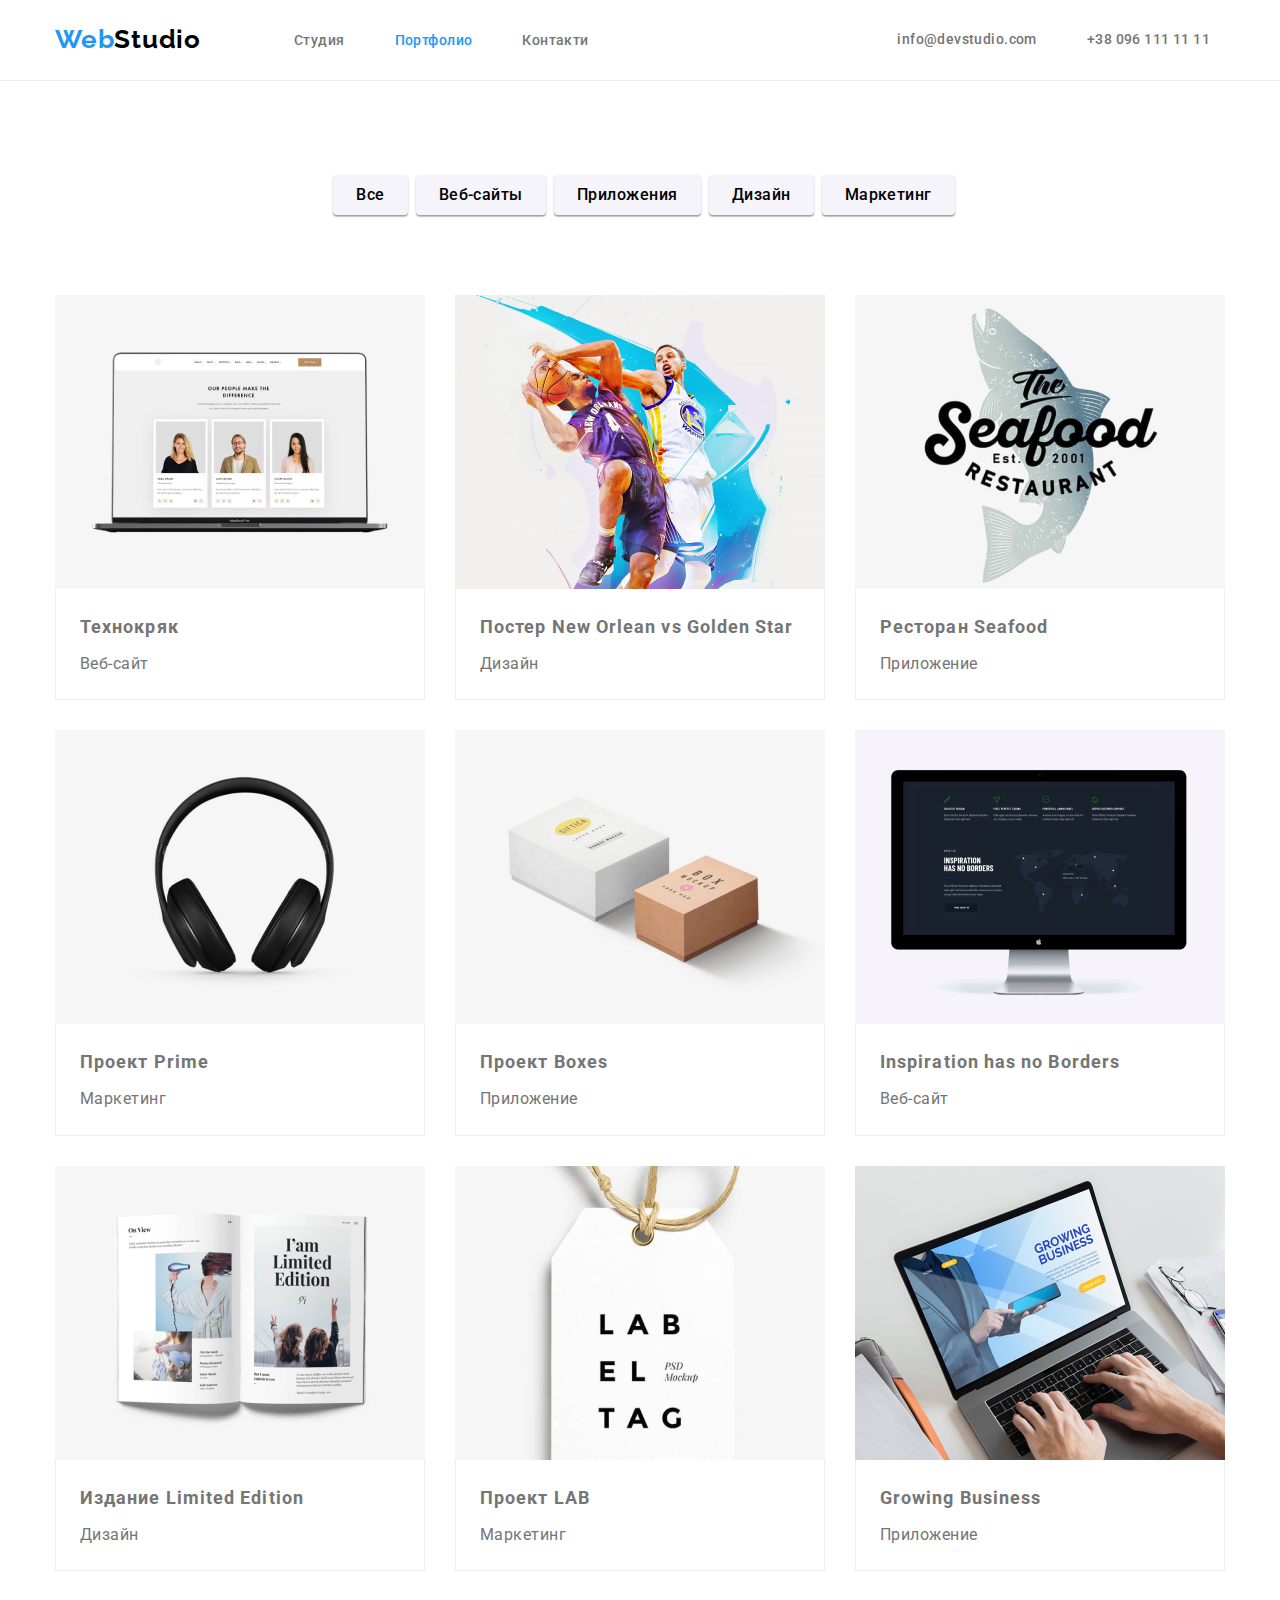
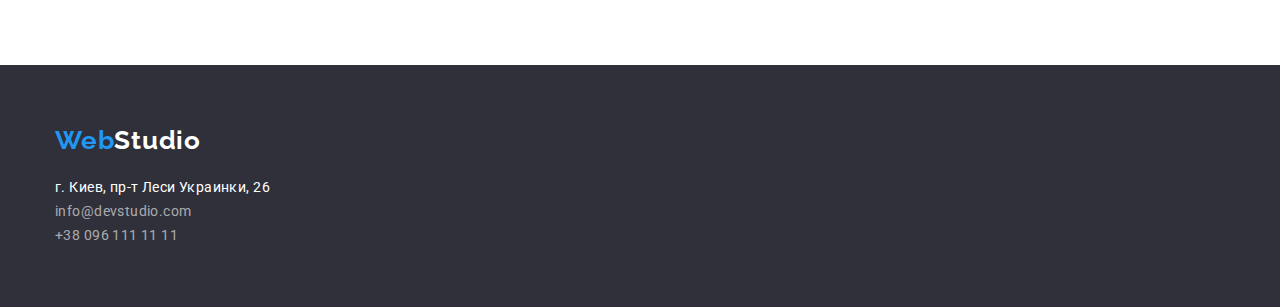
==== commit 9e885bdc: "работа над ошибками" ====
--- a/portfolio.html
+++ b/portfolio.html
@@ -55,161 +55,123 @@
     </header>
     <main>
       <section class="section filter-section">
-        <h1 class="visually-hidden">Фильтр</h1>
         <div class="container filter-container">
-          <div class="flex-filter">
-            <ul class="filter">
-              <li><button class="button" type="button">Все</button></li>
-              <li><button class="button" type="button">Веб-сайты</button></li>
-              <li><button class="button" type="button">Приложения</button></li>
-              <li><button class="button" type="button">Дизайн</button></li>
-              <li><button class="button" type="button">Маркетинг</button></li>
-            </ul>
-          </div>
+          <h1 class="visually-hidden">Фильтр</h1>
+          <ul class="filter">
+            <li><button class="button" type="button">Все</button></li>
+            <li><button class="button" type="button">Веб-сайты</button></li>
+            <li><button class="button" type="button">Приложения</button></li>
+            <li><button class="button" type="button">Дизайн</button></li>
+            <li><button class="button" type="button">Маркетинг</button></li>
+          </ul>
           <ul class="app-list">
             <li class="item-app">
-              <article class="app">
-                <div class="app-thumb">
-                  <img
-                    src="images/img5.jpg"
-                    alt="Пример техноякоря"
-                    width="370"
-                    height="294"
-                  />
-                </div>
-                <div class="app-content">
-                  <h2 class="product">Технокряк</h2>
-                  <p class="type">Веб-сайт</p>
-                </div>
-              </article>
-            </li>
-            <li class="item-app">
-              <article class="app">
-                <div class="app-thumb">
-                  <img
-                    src="images/img6.jpg"
-                    alt="Постер New Orlean vs Golden Star"
-                    width="370"
-                    height="294"
-                  />
-                </div>
-                <div class="app-content">
-                  <h2 class="product">Постер New Orlean vs Golden Star</h2>
-                  <p class="type">Дизайн</p>
-                </div>
-              </article>
-            </li>
-            <li class="item-app">
-              <article class="app">
-                <div class="app-thumb">
-                  <img
-                    src="images/img7.jpg"
-                    alt="Ресторан Seafood"
-                    width="370"
-                    height="294"
-                  />
-                </div>
-                <div class="app-content">
-                  <h2 class="product">Ресторан Seafood</h2>
-                  <p class="type">Приложение</p>
-                </div>
-              </article>
-            </li>
-            <li class="item-app">
-              <article class="app">
-                <div class="app-thumb">
-                  <img
-                    src="images/img8.jpg"
-                    alt="Проект Prime"
-                    width="370"
-                    height="294"
-                  />
-                </div>
-                <div class="app-content">
-                  <h2 class="product">Проект Prime</h2>
-                  <p class="type">Маркетинг</p>
-                </div>
-              </article>
-            </li>
-            <li class="item-app">
-              <article class="app">
-                <div class="app-thumb">
-                  <img
-                    src="images/img9.jpg"
-                    alt="Проект Boxes"
-                    width="370"
-                    height="294"
-                  />
-                </div>
-                <div class="app-content">
-                  <h2 class="product">Проект Boxes</h2>
-                  <p class="type">Приложение</p>
-                </div>
-              </article>
-            </li>
-            <li class="item-app">
-              <article class="app">
-                <div class="app-thumb">
-                  <img
-                    src="images/img10.jpg"
-                    alt="Inspiration has no Borders"
-                    width="370"
-                    height="294"
-                  />
-                </div>
-                <div class="app-content">
-                  <h2 class="product">Inspiration has no Borders</h2>
-                  <p class="type">Веб-сайт</p>
-                </div>
-              </article>
-            </li>
-            <li class="item-app">
-              <article class="app">
-                <div class="app-thumb">
-                  <img
-                    src="images/img11.jpg"
-                    alt="Издание Limited Edition"
-                    width="370"
-                    height="294"
-                  />
-                </div>
-                <div class="app-content">
-                  <h2 class="product">Издание Limited Edition</h2>
-                  <p class="type">Дизайн</p>
-                </div>
-              </article>
-            </li>
-            <li class="item-app">
-              <article class="app">
-                <div class="app-thumb">
-                  <img
-                    src="images/img12.jpg"
-                    alt="Проект LAB"
-                    width="370"
-                    height="294"
-                  />
-                </div>
-                <div class="app-content">
-                  <h2 class="product">Проект LAB</h2>
-                  <p class="type">Маркетинг</p>
-                </div>
-              </article>
-            </li>
-            <li class="item-app">
-              <article class="app">
-                <div class="app-thumb">
-                  <img
-                    src="images/img13.jpg"
-                    alt="Growing Business"
-                    width="370"
-                    height="294"
-                  />
-                </div>
-                <div class="app-content">
-                  <h2 class="product">Growing Business</h2>
-                  <p class="type">Приложение</p>
-                </div>
-              </article>
+              <img
+                src="images/img5.jpg"
+                alt="Пример техноякоря"
+                width="370"
+                height="294"
+              />
+              <div class="app-content">
+                <h2 class="product">Технокряк</h2>
+                <p class="type">Веб-сайт</p>
+              </div>
+            </li>
+            <li class="item-app">
+              <img
+                src="images/img6.jpg"
+                alt="Постер New Orlean vs Golden Star"
+                width="370"
+                height="294"
+              />
+              <div class="app-content">
+                <h2 class="product">Постер New Orlean vs Golden Star</h2>
+                <p class="type">Дизайн</p>
+              </div>
+            </li>
+            <li class="item-app">
+              <img
+                src="images/img7.jpg"
+                alt="Ресторан Seafood"
+                width="370"
+                height="294"
+              />
+              <div class="app-content">
+                <h2 class="product">Ресторан Seafood</h2>
+                <p class="type">Приложение</p>
+              </div>
+            </li>
+            <li class="item-app">
+              <img
+                src="images/img8.jpg"
+                alt="Проект Prime"
+                width="370"
+                height="294"
+              />
+              <div class="app-content">
+                <h2 class="product">Проект Prime</h2>
+                <p class="type">Маркетинг</p>
+              </div>
+            </li>
+            <li class="item-app">
+              <img
+                src="images/img9.jpg"
+                alt="Проект Boxes"
+                width="370"
+                height="294"
+              />
+              <div class="app-content">
+                <h2 class="product">Проект Boxes</h2>
+                <p class="type">Приложение</p>
+              </div>
+            </li>
+            <li class="item-app">
+              <img
+                src="images/img10.jpg"
+                alt="Inspiration has no Borders"
+                width="370"
+                height="294"
+              />
+              <div class="app-content">
+                <h2 class="product">Inspiration has no Borders</h2>
+                <p class="type">Веб-сайт</p>
+              </div>
+            </li>
+            <li class="item-app">
+              <img
+                src="images/img11.jpg"
+                alt="Издание Limited Edition"
+                width="370"
+                height="294"
+              />
+              <div class="app-content">
+                <h2 class="product">Издание Limited Edition</h2>
+                <p class="type">Дизайн</p>
+              </div>
+            </li>
+            <li class="item-app">
+              <img
+                src="images/img12.jpg"
+                alt="Проект LAB"
+                width="370"
+                height="294"
+              />
+              <div class="app-content">
+                <h2 class="product">Проект LAB</h2>
+                <p class="type">Маркетинг</p>
+              </div>
+            </li>
+            <li class="item-app">
+              <img
+                src="images/img13.jpg"
+                alt="Growing Business"
+                width="370"
+                height="294"
+              />
+              <div class="app-content">
+                <h2 class="product">Growing Business</h2>
+                <p class="type">Приложение</p>
+              </div>
             </li>
           </ul>
         </div>
@@ -217,31 +179,27 @@
     </main>
     <footer class="footer">
       <div class="container footer-container">
-        <div class="logo-thumb">
-          <a class="logo-fotter" href="portfolio.html">
-            <span class="color-logo-fotter">Web</span>Studio</a
-          >
-        </div>
-        <address>
-          <div class="address-footer">
-            <ul>
-              <li>
-                <a class="contact-list" href="#"
-                  ><span class="map">г. Киев, пр-т Леси Украинки, 26</span></a
-                >
-              </li>
-              <li>
-                <a class="contact-list" href="mailto:info@devstudio.com "
-                  >info@devstudio.com</a
-                >
-              </li>
-              <li>
-                <a class="contact-list" href="tel:+380961111111"
-                  >+38 096 111 11 11</a
-                >
-              </li>
-            </ul>
-          </div>
+        <a class="logo-fotter" href="portfolio.html">
+          <span class="color-logo-fotter">Web</span>Studio</a
+        >
+        <address class="address-footer">
+          <ul>
+            <li>
+              <a class="contact-list" href="#"
+                ><span class="map">г. Киев, пр-т Леси Украинки, 26</span></a
+              >
+            </li>
+            <li>
+              <a class="contact-list" href="mailto:info@devstudio.com "
+                >info@devstudio.com</a
+              >
+            </li>
+            <li>
+              <a class="contact-list" href="tel:+380961111111"
+                >+38 096 111 11 11</a
+              >
+            </li>
+          </ul>
         </address>
       </div>
     </footer>
--- a/css/slyles.css
+++ b/css/slyles.css
@@ -4,7 +4,7 @@
     --color-blue:#2196F3;
     --color-footer:#2F303A;
     --fotter-list:#FFFFFF;
-    --header-list:#212121;
+    --heder-list:#212121;
     --color-text:#757575;
     --color-logo:#000000;
     --color-fotter-contact:rgba(255, 255, 255, 0.6);
@@ -14,6 +14,9 @@
         0px 1px 1px rgba(0, 0, 0, 0.14),
         0px 2px 1px rgba(0, 0, 0, 0.2);
     --box-radius:0px 0px 4px 4px;
+    --button-radius:4px 4px 4px 4px;
+    --border-color:#EEEEEE;
+    --border-color-nav:#ECECEC;
 }
 
 body {
@@ -34,10 +37,15 @@
     padding: 0px;
     list-style-type: none;
 }
-
 img {
     display: block;
     max-width: 100%;
+    height: auto;
+}
+address {
+    font-style: normal;
+    /* or */
+    font-style: inherit;
 }
 .visually-hidden {
     position: absolute;
@@ -58,7 +66,7 @@
     margin-right: auto;
     padding-left: 15px;
     padding-right: 15px;
-    outline: 2px solid tomato;
+    /*outline: 2px solid tomato;*/
 }
 /*--.section {
     padding-top: 96px;
@@ -66,11 +74,14 @@
 }--*/
 /*--Навигация--*/
 .nav {
-    border-bottom: 2px;
+    border-bottom-style: solid;
+    border-bottom-color: var(--border-color-nav);
+    border-width: 1px;
 }
 .nav-container {
     display: flex;
     align-items: center;
+
 }
 .navigation {
     display: flex;
@@ -87,6 +98,11 @@
     padding-top: 24px;
     padding-bottom: 25px;
 }
+.list {
+    padding-top: 32px;
+    padding-bottom: 32px;
+}
+
 .head-nav .item + .item {
     margin-left: 50px;
 }
@@ -119,8 +135,8 @@
 }
 .choice-section {
     background-color: var(--color-choice);
-    margin-bottom: auto;
-    margin-top: auto;
+    padding-bottom: 200px;
+    padding-top: 200px;
 }
 .main-list {
     display: flex;
@@ -142,6 +158,8 @@
     text-transform: uppercase;
     letter-spacing: 0.06em;
     margin-bottom: 30px;
+    width: 696px;
+    margin: 0 auto;
 }
 .img-box {
     display: flex;
@@ -157,9 +175,9 @@
 
 
 .team-container {
-    display: flex;
-    flex-wrap: wrap;
-    text-align: center;
+    /*display: flex;
+    flex-wrap: wrap;*/
+    /*text-align: center;*/
 
 }
 
@@ -167,19 +185,16 @@
     display: flex;
     flex-wrap: wrap;
     margin-left: calc( -1 * var(--cardset-gap));
+    text-align: center;
 }
 
  .title-team > .img-team {
     flex-basis: calc(100%/4 - var(--cardset-gap));
     margin-left: var(--cardset-gap);
     margin-top: 50px;
-    background-color: #FFFFFF;
-}
-
-.card {
-    box-shadow: var(--box-shadow);
-    border-radius: var(--box-radius);
-}
+    background-color: var(--color-main);
+}
+
 
 .team-section {
     padding-top: 94px;
@@ -188,17 +203,19 @@
 }
 .card-content {
     padding-top: 30px;
-}
-.footer-container {
-    padding-top: 60px;
-    padding-bottom: 60px;
-}
+    box-shadow: var(--box-shadow);
+    border-radius: var(--box-radius);
+}
+
 
 .logo-thumd {
-    padding-top: 60px;
+    /*padding-top: 60px;*/
 }
 .address-footer {
     padding-top: 20px;
+}
+.address-list {
+    margin-bottom: 9px;
 }
 
 .logo {
@@ -222,10 +239,14 @@
     line-height: 1.2;
     letter-spacing: 0.03em;
     color: var(--color-main);
+    /*margin-top: 60px;
+    margin-bottom: 20px;*/
 }
 .color-logo-fotter {
     color: var(--color-blue);
     text-decoration: none;
+    margin-top: 60px;
+    margin-bottom: 20px;
 }
 .navigation {
     font-weight: 500;
@@ -236,6 +257,7 @@
 .list {
     color: var(--header-list);
     text-decoration: none;
+
 }
 .list:hover {
     color: var(--color-blue);
@@ -254,6 +276,8 @@
     line-height: 1.7;
     text-decoration: none;
     letter-spacing: 0.03em;
+    padding-top: 32px;
+    padding-bottom: 32px;
 }
 .header-list:hover {
     color: var(--color-blue);
@@ -273,6 +297,7 @@
     line-height: 1.7;
     color: var(--color-text);
     letter-spacing: 0.03em;
+    padding-top: 10px;
 }
 .about {
     font-weight: 700;
@@ -284,6 +309,11 @@
     text-align: center;
     padding-bottom: 50px;
 }
+
+.about-section {
+    padding-top: 0;
+}
+
 .team {
         font-weight: 700;
         font-size: 36px;
@@ -308,6 +338,7 @@
         color: var(--color-text);
         letter-spacing: 0.03em;
         padding-top: 10px;
+        padding-bottom: 30px;
 }
 .product {
     font-family: 'Roboto', sans-serif;
@@ -316,6 +347,7 @@
     line-height: 2;
     color: var(--header-list);
     letter-spacing: 0.06em;
+    margin-bottom: 4px;
 }
 .type {
     font-family: 'Roboto', sans-serif;
@@ -347,7 +379,10 @@
     font-size: 16px;
     line-height: 1.8;
     letter-spacing: 0.06em;
-    margin-bottom: 200px;
+    box-shadow: var(--box-shadow);
+    border-radius: var(--button-radius);
+    padding: 10px 32px;
+    margin-top: 30px;
 }
 .filter {
     color: var(--color-logo);
@@ -368,6 +403,8 @@
 .footer {
     color: var(--fotter-list);
     background-color: var(--color-footer);
+    padding-top: 60px;
+    padding-bottom: 60px;
 }
 .contact-list {
     color: var(--color-fotter-contact);
@@ -396,11 +433,13 @@
 .filter {
     display: flex;
     justify-content: center;
+    margin-bottom: 50px;
 }
 .button {
     margin-left: 8px;
     box-shadow: var(--box-shadow);
-    border-radius: var(--box-radius);
+    border-radius: var(--button-radius);
+    padding: 6px 22px;
 }
 
 .app-list {
@@ -411,6 +450,16 @@
 .app-list > .item-app {
     flex-basis: calc(100%/3 - var(--cardset-gap));
     margin-left: var(--cardset-gap);
-    margin-top: 50px;
-    background-color: #FFFFFF;
+    margin-top: 30px;
+    background-color: var(--color-main);
+}
+
+.app-content {
+    padding-top: 20px;
+    padding-right: 24px;
+    padding-bottom: 20px;
+    padding-left: 24px;
+    border-right: solid 1px var(--border-color);
+    border-bottom: solid 1px var(--border-color);
+    border-left: solid 1px var(--border-color);
 }--- a/css/slyles.css
+++ b/css/slyles.css
@@ -4,7 +4,7 @@
     --color-blue:#2196F3;
     --color-footer:#2F303A;
     --fotter-list:#FFFFFF;
-    --header-list:#212121;
+    --heder-list:#212121;
     --color-text:#757575;
     --color-logo:#000000;
     --color-fotter-contact:rgba(255, 255, 255, 0.6);
@@ -14,6 +14,9 @@
         0px 1px 1px rgba(0, 0, 0, 0.14),
         0px 2px 1px rgba(0, 0, 0, 0.2);
     --box-radius:0px 0px 4px 4px;
+    --button-radius:4px 4px 4px 4px;
+    --border-color:#EEEEEE;
+    --border-color-nav:#ECECEC;
 }
 
 body {
@@ -34,10 +37,15 @@
     padding: 0px;
     list-style-type: none;
 }
-
 img {
     display: block;
     max-width: 100%;
+    height: auto;
+}
+address {
+    font-style: normal;
+    /* or */
+    font-style: inherit;
 }
 .visually-hidden {
     position: absolute;
@@ -58,7 +66,7 @@
     margin-right: auto;
     padding-left: 15px;
     padding-right: 15px;
-    outline: 2px solid tomato;
+    /*outline: 2px solid tomato;*/
 }
 /*--.section {
     padding-top: 96px;
@@ -66,11 +74,14 @@
 }--*/
 /*--Навигация--*/
 .nav {
-    border-bottom: 2px;
+    border-bottom-style: solid;
+    border-bottom-color: var(--border-color-nav);
+    border-width: 1px;
 }
 .nav-container {
     display: flex;
     align-items: center;
+
 }
 .navigation {
     display: flex;
@@ -87,6 +98,11 @@
     padding-top: 24px;
     padding-bottom: 25px;
 }
+.list {
+    padding-top: 32px;
+    padding-bottom: 32px;
+}
+
 .head-nav .item + .item {
     margin-left: 50px;
 }
@@ -119,8 +135,8 @@
 }
 .choice-section {
     background-color: var(--color-choice);
-    margin-bottom: auto;
-    margin-top: auto;
+    padding-bottom: 200px;
+    padding-top: 200px;
 }
 .main-list {
     display: flex;
@@ -142,6 +158,8 @@
     text-transform: uppercase;
     letter-spacing: 0.06em;
     margin-bottom: 30px;
+    width: 696px;
+    margin: 0 auto;
 }
 .img-box {
     display: flex;
@@ -157,9 +175,9 @@
 
 
 .team-container {
-    display: flex;
-    flex-wrap: wrap;
-    text-align: center;
+    /*display: flex;
+    flex-wrap: wrap;*/
+    /*text-align: center;*/
 
 }
 
@@ -167,19 +185,16 @@
     display: flex;
     flex-wrap: wrap;
     margin-left: calc( -1 * var(--cardset-gap));
+    text-align: center;
 }
 
  .title-team > .img-team {
     flex-basis: calc(100%/4 - var(--cardset-gap));
     margin-left: var(--cardset-gap);
     margin-top: 50px;
-    background-color: #FFFFFF;
-}
-
-.card {
-    box-shadow: var(--box-shadow);
-    border-radius: var(--box-radius);
-}
+    background-color: var(--color-main);
+}
+
 
 .team-section {
     padding-top: 94px;
@@ -188,17 +203,19 @@
 }
 .card-content {
     padding-top: 30px;
-}
-.footer-container {
-    padding-top: 60px;
-    padding-bottom: 60px;
-}
+    box-shadow: var(--box-shadow);
+    border-radius: var(--box-radius);
+}
+
 
 .logo-thumd {
-    padding-top: 60px;
+    /*padding-top: 60px;*/
 }
 .address-footer {
     padding-top: 20px;
+}
+.address-list {
+    margin-bottom: 9px;
 }
 
 .logo {
@@ -222,10 +239,14 @@
     line-height: 1.2;
     letter-spacing: 0.03em;
     color: var(--color-main);
+    /*margin-top: 60px;
+    margin-bottom: 20px;*/
 }
 .color-logo-fotter {
     color: var(--color-blue);
     text-decoration: none;
+    margin-top: 60px;
+    margin-bottom: 20px;
 }
 .navigation {
     font-weight: 500;
@@ -236,6 +257,7 @@
 .list {
     color: var(--header-list);
     text-decoration: none;
+
 }
 .list:hover {
     color: var(--color-blue);
@@ -254,6 +276,8 @@
     line-height: 1.7;
     text-decoration: none;
     letter-spacing: 0.03em;
+    padding-top: 32px;
+    padding-bottom: 32px;
 }
 .header-list:hover {
     color: var(--color-blue);
@@ -273,6 +297,7 @@
     line-height: 1.7;
     color: var(--color-text);
     letter-spacing: 0.03em;
+    padding-top: 10px;
 }
 .about {
     font-weight: 700;
@@ -284,6 +309,11 @@
     text-align: center;
     padding-bottom: 50px;
 }
+
+.about-section {
+    padding-top: 0;
+}
+
 .team {
         font-weight: 700;
         font-size: 36px;
@@ -308,6 +338,7 @@
         color: var(--color-text);
         letter-spacing: 0.03em;
         padding-top: 10px;
+        padding-bottom: 30px;
 }
 .product {
     font-family: 'Roboto', sans-serif;
@@ -316,6 +347,7 @@
     line-height: 2;
     color: var(--header-list);
     letter-spacing: 0.06em;
+    margin-bottom: 4px;
 }
 .type {
     font-family: 'Roboto', sans-serif;
@@ -347,7 +379,10 @@
     font-size: 16px;
     line-height: 1.8;
     letter-spacing: 0.06em;
-    margin-bottom: 200px;
+    box-shadow: var(--box-shadow);
+    border-radius: var(--button-radius);
+    padding: 10px 32px;
+    margin-top: 30px;
 }
 .filter {
     color: var(--color-logo);
@@ -368,6 +403,8 @@
 .footer {
     color: var(--fotter-list);
     background-color: var(--color-footer);
+    padding-top: 60px;
+    padding-bottom: 60px;
 }
 .contact-list {
     color: var(--color-fotter-contact);
@@ -396,11 +433,13 @@
 .filter {
     display: flex;
     justify-content: center;
+    margin-bottom: 50px;
 }
 .button {
     margin-left: 8px;
     box-shadow: var(--box-shadow);
-    border-radius: var(--box-radius);
+    border-radius: var(--button-radius);
+    padding: 6px 22px;
 }
 
 .app-list {
@@ -411,6 +450,16 @@
 .app-list > .item-app {
     flex-basis: calc(100%/3 - var(--cardset-gap));
     margin-left: var(--cardset-gap);
-    margin-top: 50px;
-    background-color: #FFFFFF;
+    margin-top: 30px;
+    background-color: var(--color-main);
+}
+
+.app-content {
+    padding-top: 20px;
+    padding-right: 24px;
+    padding-bottom: 20px;
+    padding-left: 24px;
+    border-right: solid 1px var(--border-color);
+    border-bottom: solid 1px var(--border-color);
+    border-left: solid 1px var(--border-color);
 }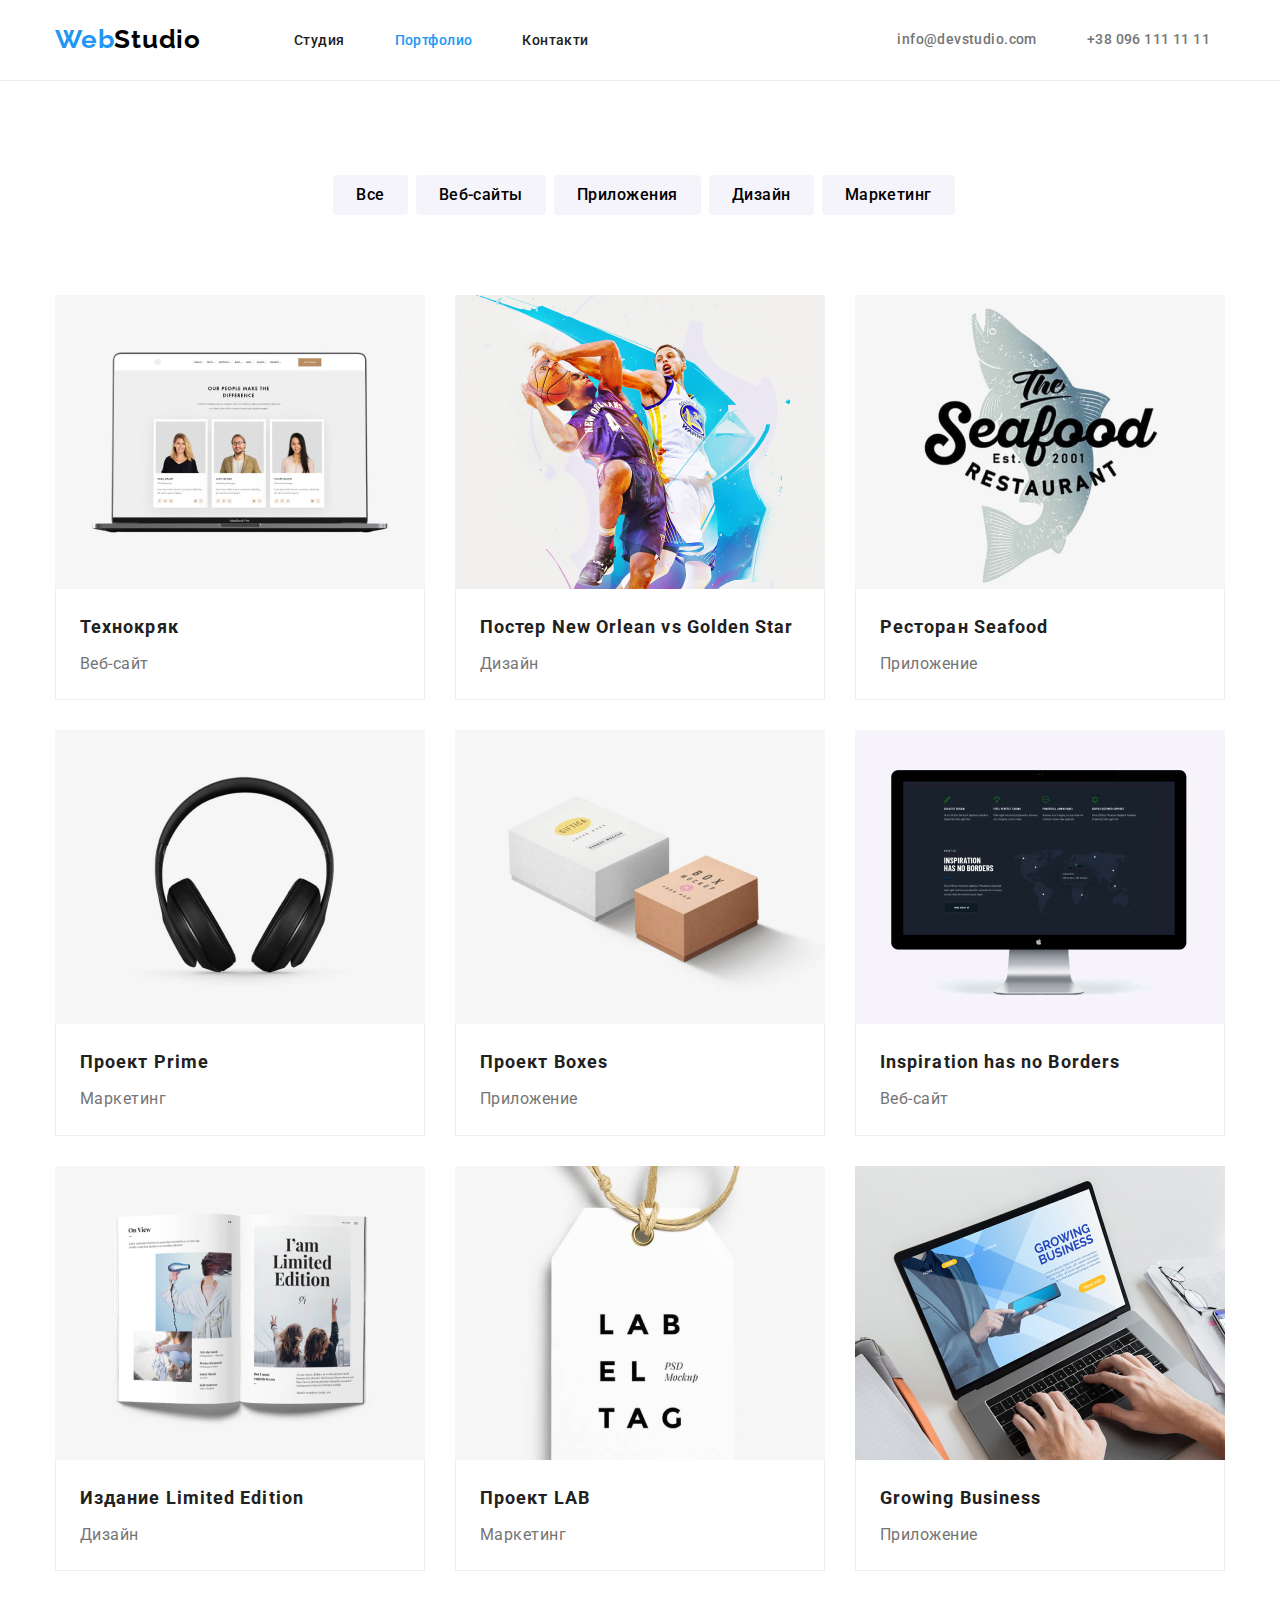
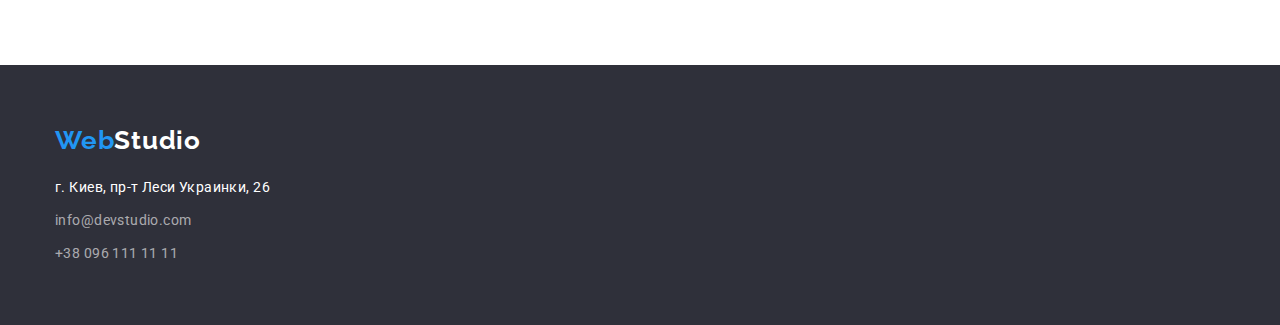
==== commit e744c9eb: "Финальные исправления" ====
--- a/portfolio.html
+++ b/portfolio.html
@@ -184,17 +184,17 @@
         >
         <address class="address-footer">
           <ul>
-            <li>
+            <li class="address-list">
               <a class="contact-list" href="#"
                 ><span class="map">г. Киев, пр-т Леси Украинки, 26</span></a
               >
             </li>
-            <li>
+            <li class="address-list">
               <a class="contact-list" href="mailto:info@devstudio.com "
                 >info@devstudio.com</a
               >
             </li>
-            <li>
+            <li class="address-list">
               <a class="contact-list" href="tel:+380961111111"
                 >+38 096 111 11 11</a
               >
--- a/css/slyles.css
+++ b/css/slyles.css
@@ -186,13 +186,16 @@
     flex-wrap: wrap;
     margin-left: calc( -1 * var(--cardset-gap));
     text-align: center;
+    margin-top: 50px;
+   
 }
 
  .title-team > .img-team {
     flex-basis: calc(100%/4 - var(--cardset-gap));
     margin-left: var(--cardset-gap);
-    margin-top: 50px;
     background-color: var(--color-main);
+    box-shadow: var(--box-shadow);
+    border-radius: var(--box-radius);
 }
 
 
@@ -203,8 +206,8 @@
 }
 .card-content {
     padding-top: 30px;
-    box-shadow: var(--box-shadow);
-    border-radius: var(--box-radius);
+    padding-bottom: 30px;
+    
 }
 
 
@@ -212,9 +215,10 @@
     /*padding-top: 60px;*/
 }
 .address-footer {
-    padding-top: 20px;
-}
-.address-list {
+    margin-top: 20px;
+}
+
+.address-list:not(:last-child) {
     margin-bottom: 9px;
 }
 
@@ -252,6 +256,7 @@
     font-weight: 500;
     font-size: 14px;
     line-height: 1.2;
+    color: var(--heder-list);
 }
 
 .list {
@@ -289,7 +294,7 @@
     font-size: 14px;
     line-height: 1.2;
     text-transform: uppercase;
-    color: var(--header-list);
+    color: var(--heder-list);
     letter-spacing: 0.03em;
 }
 .description {
@@ -297,17 +302,17 @@
     line-height: 1.7;
     color: var(--color-text);
     letter-spacing: 0.03em;
-    padding-top: 10px;
+    margin-top: 10px;
 }
 .about {
     font-weight: 700;
     font-size: 36px;
     line-height: 1.2;
-    color: var(--header-list);
+    color: var(--heder-list);
     letter-spacing: 0.03em;
     display: block;
     text-align: center;
-    padding-bottom: 50px;
+    margin-bottom: 50px;
 }
 
 .about-section {
@@ -318,7 +323,7 @@
         font-weight: 700;
         font-size: 36px;
         line-height: 1.2;
-        color: var(--header-list);
+        color: var(--heder-list);
         letter-spacing: 0.03em;
         display: block;
         text-align: center;
@@ -328,7 +333,7 @@
     font-weight: 500;
     font-size: 16px;
     line-height: 1.2;
-    color: var(--header-list);
+    color: var(--heder-list);
     letter-spacing: 0.03em;
 }
 .speciality {
@@ -337,15 +342,15 @@
         line-height: 1.2;
         color: var(--color-text);
         letter-spacing: 0.03em;
-        padding-top: 10px;
-        padding-bottom: 30px;
+        margin-top: 10px;
+    
 }
 .product {
     font-family: 'Roboto', sans-serif;
     font-weight: 700;
     font-size: 18px;
     line-height: 2;
-    color: var(--header-list);
+    color: var(--heder-list);
     letter-spacing: 0.06em;
     margin-bottom: 4px;
 }
@@ -391,10 +396,12 @@
 .button:hover {
 background-color: var(--color-blue);
 color: var(--fotter-list);
+box-shadow: var(--box-shadow);
 }
 .button:focus {
 color: var(--fotter-list);
 background-color: var(--color-blue);
+box-shadow: var(--box-shadow);
 }
 .filter .button:active {
 color: var(--fotter-list);
@@ -437,7 +444,7 @@
 }
 .button {
     margin-left: 8px;
-    box-shadow: var(--box-shadow);
+    /*box-shadow: var(--box-shadow);*/
     border-radius: var(--button-radius);
     padding: 6px 22px;
 }
--- a/css/slyles.css
+++ b/css/slyles.css
@@ -186,13 +186,16 @@
     flex-wrap: wrap;
     margin-left: calc( -1 * var(--cardset-gap));
     text-align: center;
+    margin-top: 50px;
+   
 }
 
  .title-team > .img-team {
     flex-basis: calc(100%/4 - var(--cardset-gap));
     margin-left: var(--cardset-gap);
-    margin-top: 50px;
     background-color: var(--color-main);
+    box-shadow: var(--box-shadow);
+    border-radius: var(--box-radius);
 }
 
 
@@ -203,8 +206,8 @@
 }
 .card-content {
     padding-top: 30px;
-    box-shadow: var(--box-shadow);
-    border-radius: var(--box-radius);
+    padding-bottom: 30px;
+    
 }
 
 
@@ -212,9 +215,10 @@
     /*padding-top: 60px;*/
 }
 .address-footer {
-    padding-top: 20px;
-}
-.address-list {
+    margin-top: 20px;
+}
+
+.address-list:not(:last-child) {
     margin-bottom: 9px;
 }
 
@@ -252,6 +256,7 @@
     font-weight: 500;
     font-size: 14px;
     line-height: 1.2;
+    color: var(--heder-list);
 }
 
 .list {
@@ -289,7 +294,7 @@
     font-size: 14px;
     line-height: 1.2;
     text-transform: uppercase;
-    color: var(--header-list);
+    color: var(--heder-list);
     letter-spacing: 0.03em;
 }
 .description {
@@ -297,17 +302,17 @@
     line-height: 1.7;
     color: var(--color-text);
     letter-spacing: 0.03em;
-    padding-top: 10px;
+    margin-top: 10px;
 }
 .about {
     font-weight: 700;
     font-size: 36px;
     line-height: 1.2;
-    color: var(--header-list);
+    color: var(--heder-list);
     letter-spacing: 0.03em;
     display: block;
     text-align: center;
-    padding-bottom: 50px;
+    margin-bottom: 50px;
 }
 
 .about-section {
@@ -318,7 +323,7 @@
         font-weight: 700;
         font-size: 36px;
         line-height: 1.2;
-        color: var(--header-list);
+        color: var(--heder-list);
         letter-spacing: 0.03em;
         display: block;
         text-align: center;
@@ -328,7 +333,7 @@
     font-weight: 500;
     font-size: 16px;
     line-height: 1.2;
-    color: var(--header-list);
+    color: var(--heder-list);
     letter-spacing: 0.03em;
 }
 .speciality {
@@ -337,15 +342,15 @@
         line-height: 1.2;
         color: var(--color-text);
         letter-spacing: 0.03em;
-        padding-top: 10px;
-        padding-bottom: 30px;
+        margin-top: 10px;
+    
 }
 .product {
     font-family: 'Roboto', sans-serif;
     font-weight: 700;
     font-size: 18px;
     line-height: 2;
-    color: var(--header-list);
+    color: var(--heder-list);
     letter-spacing: 0.06em;
     margin-bottom: 4px;
 }
@@ -391,10 +396,12 @@
 .button:hover {
 background-color: var(--color-blue);
 color: var(--fotter-list);
+box-shadow: var(--box-shadow);
 }
 .button:focus {
 color: var(--fotter-list);
 background-color: var(--color-blue);
+box-shadow: var(--box-shadow);
 }
 .filter .button:active {
 color: var(--fotter-list);
@@ -437,7 +444,7 @@
 }
 .button {
     margin-left: 8px;
-    box-shadow: var(--box-shadow);
+    /*box-shadow: var(--box-shadow);*/
     border-radius: var(--button-radius);
     padding: 6px 22px;
 }
